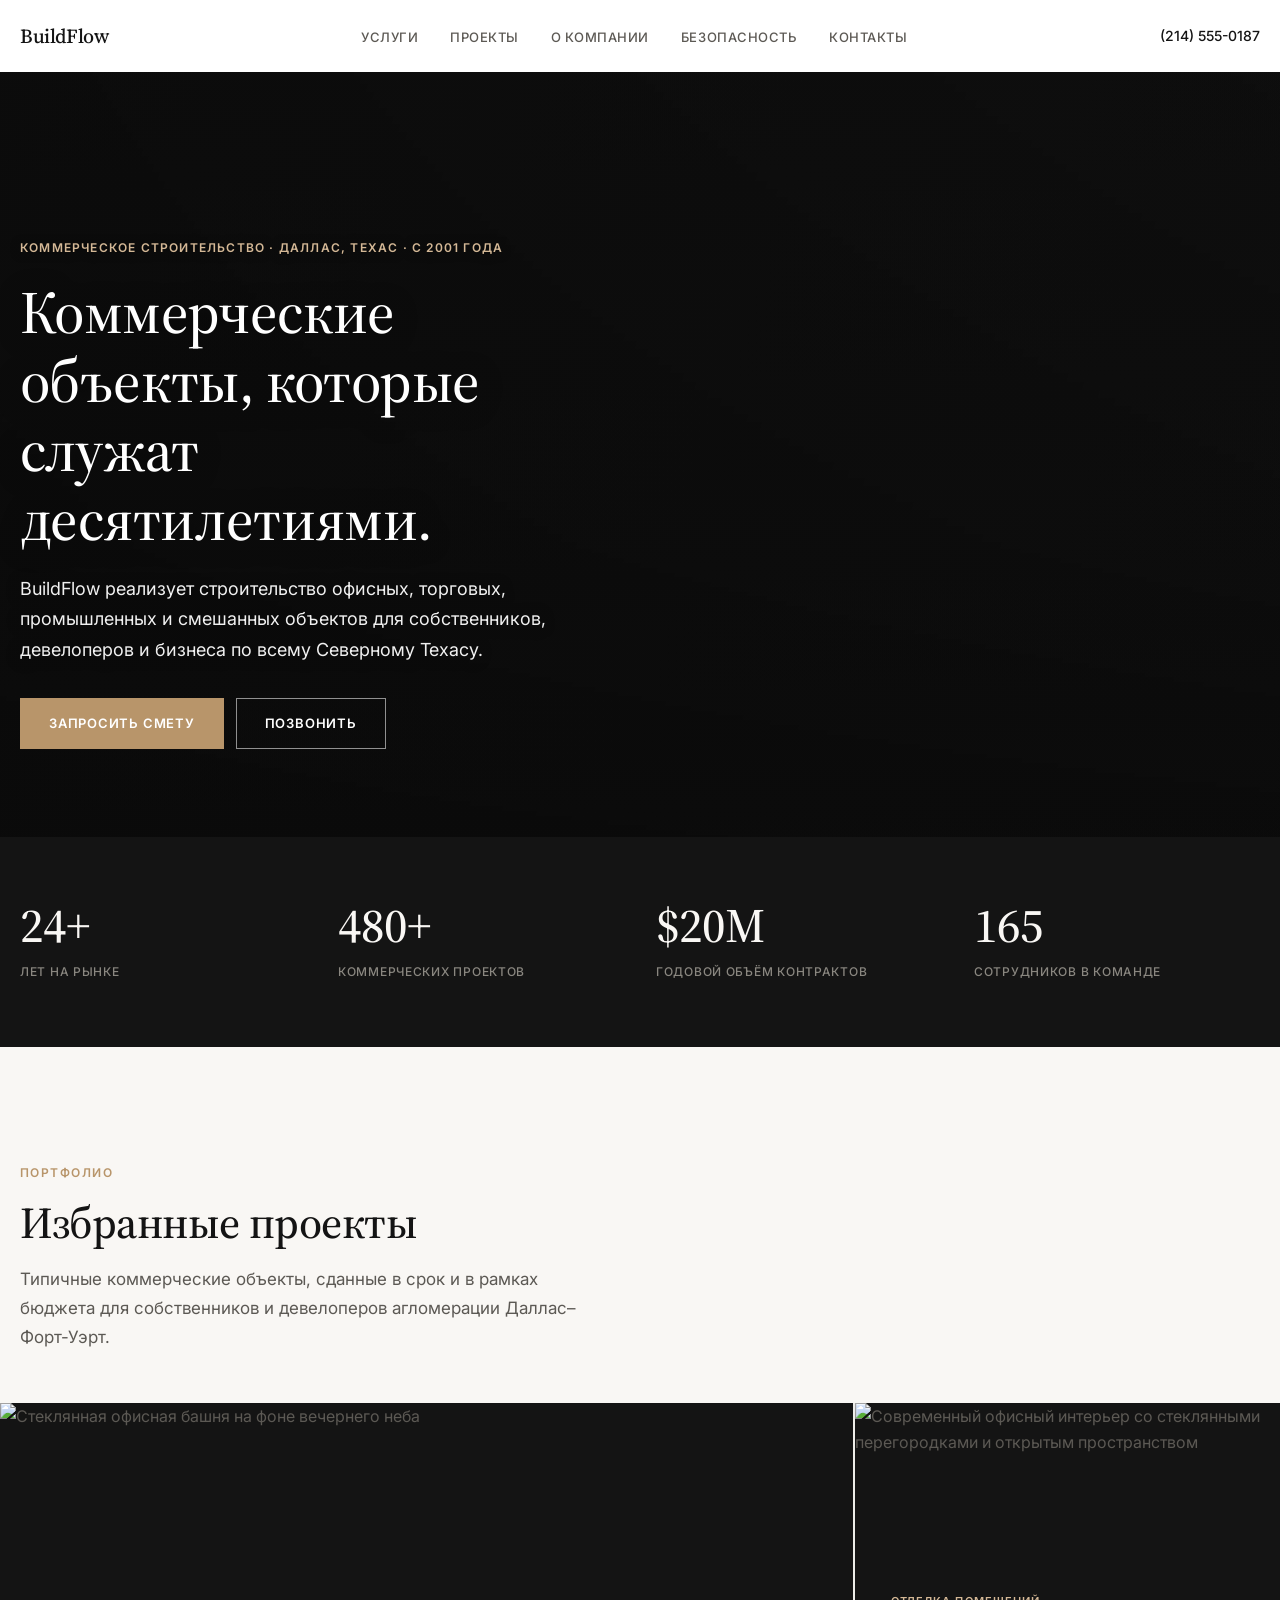
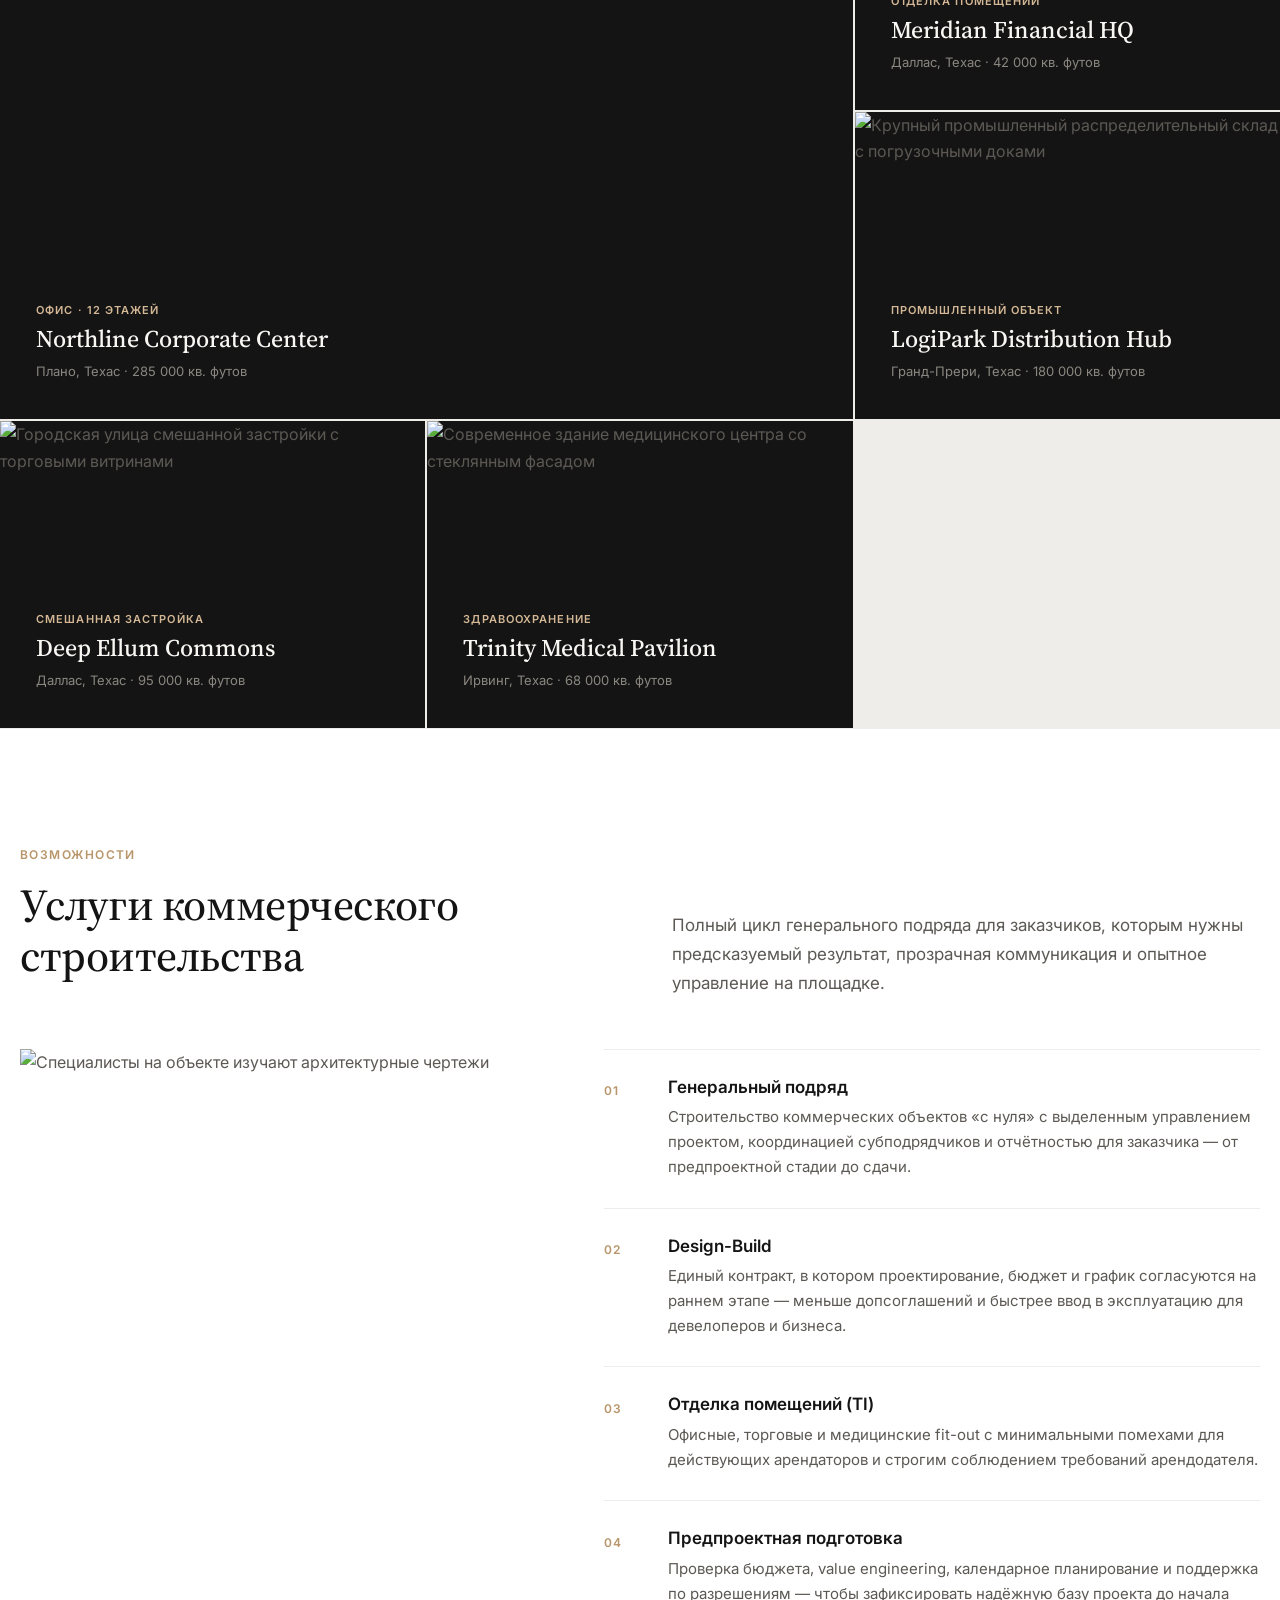
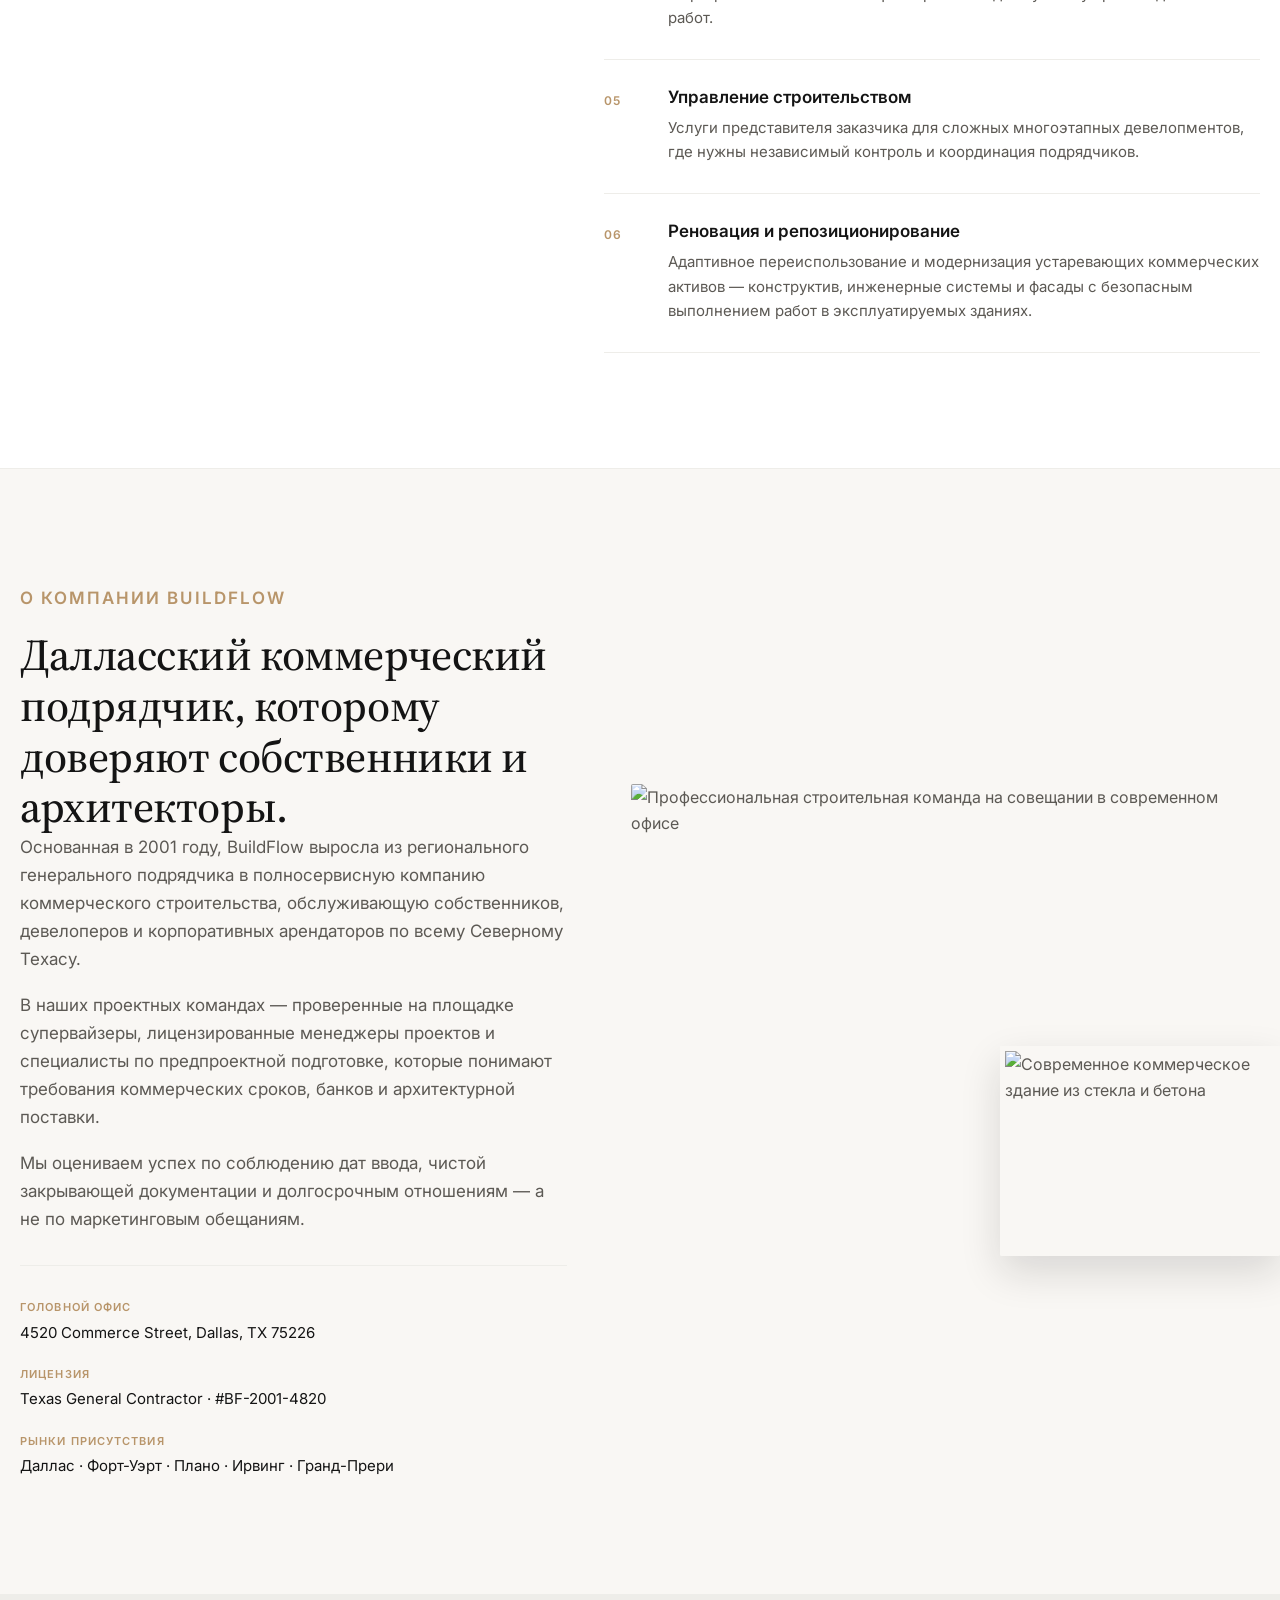
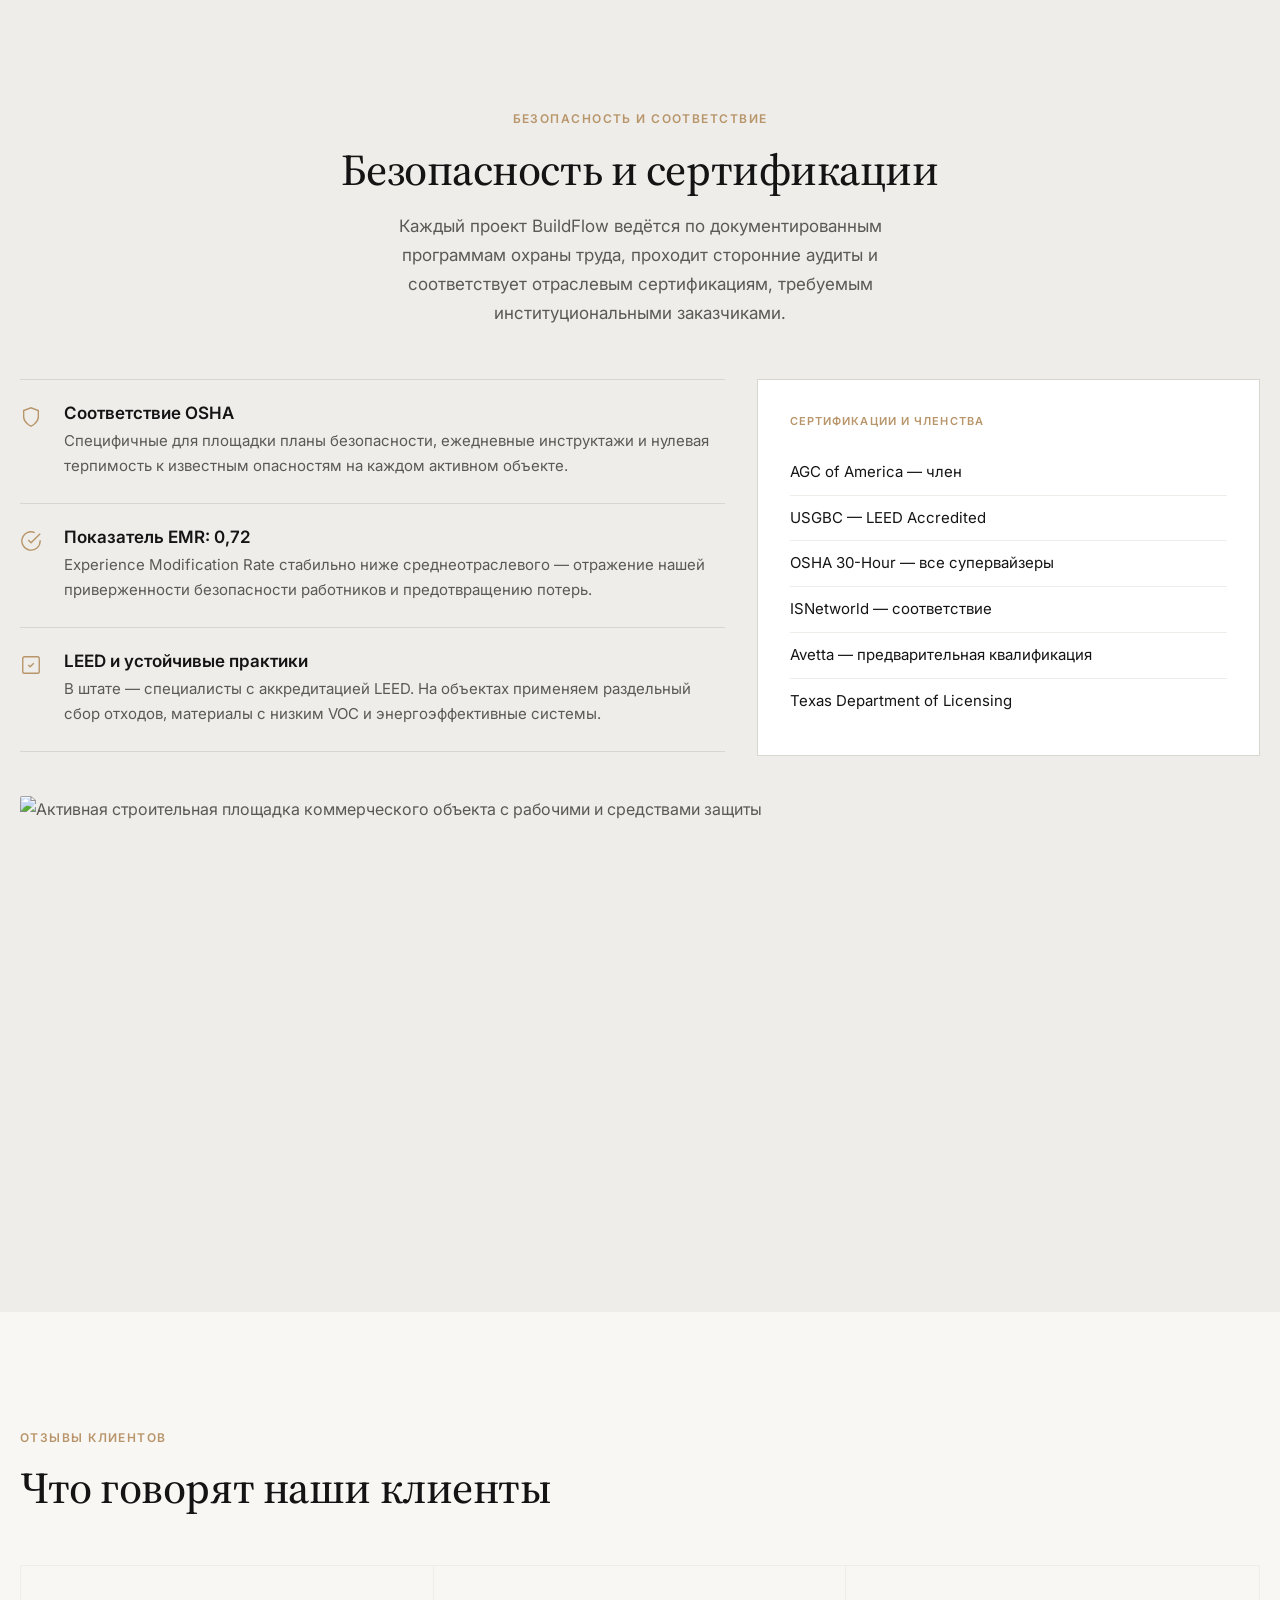
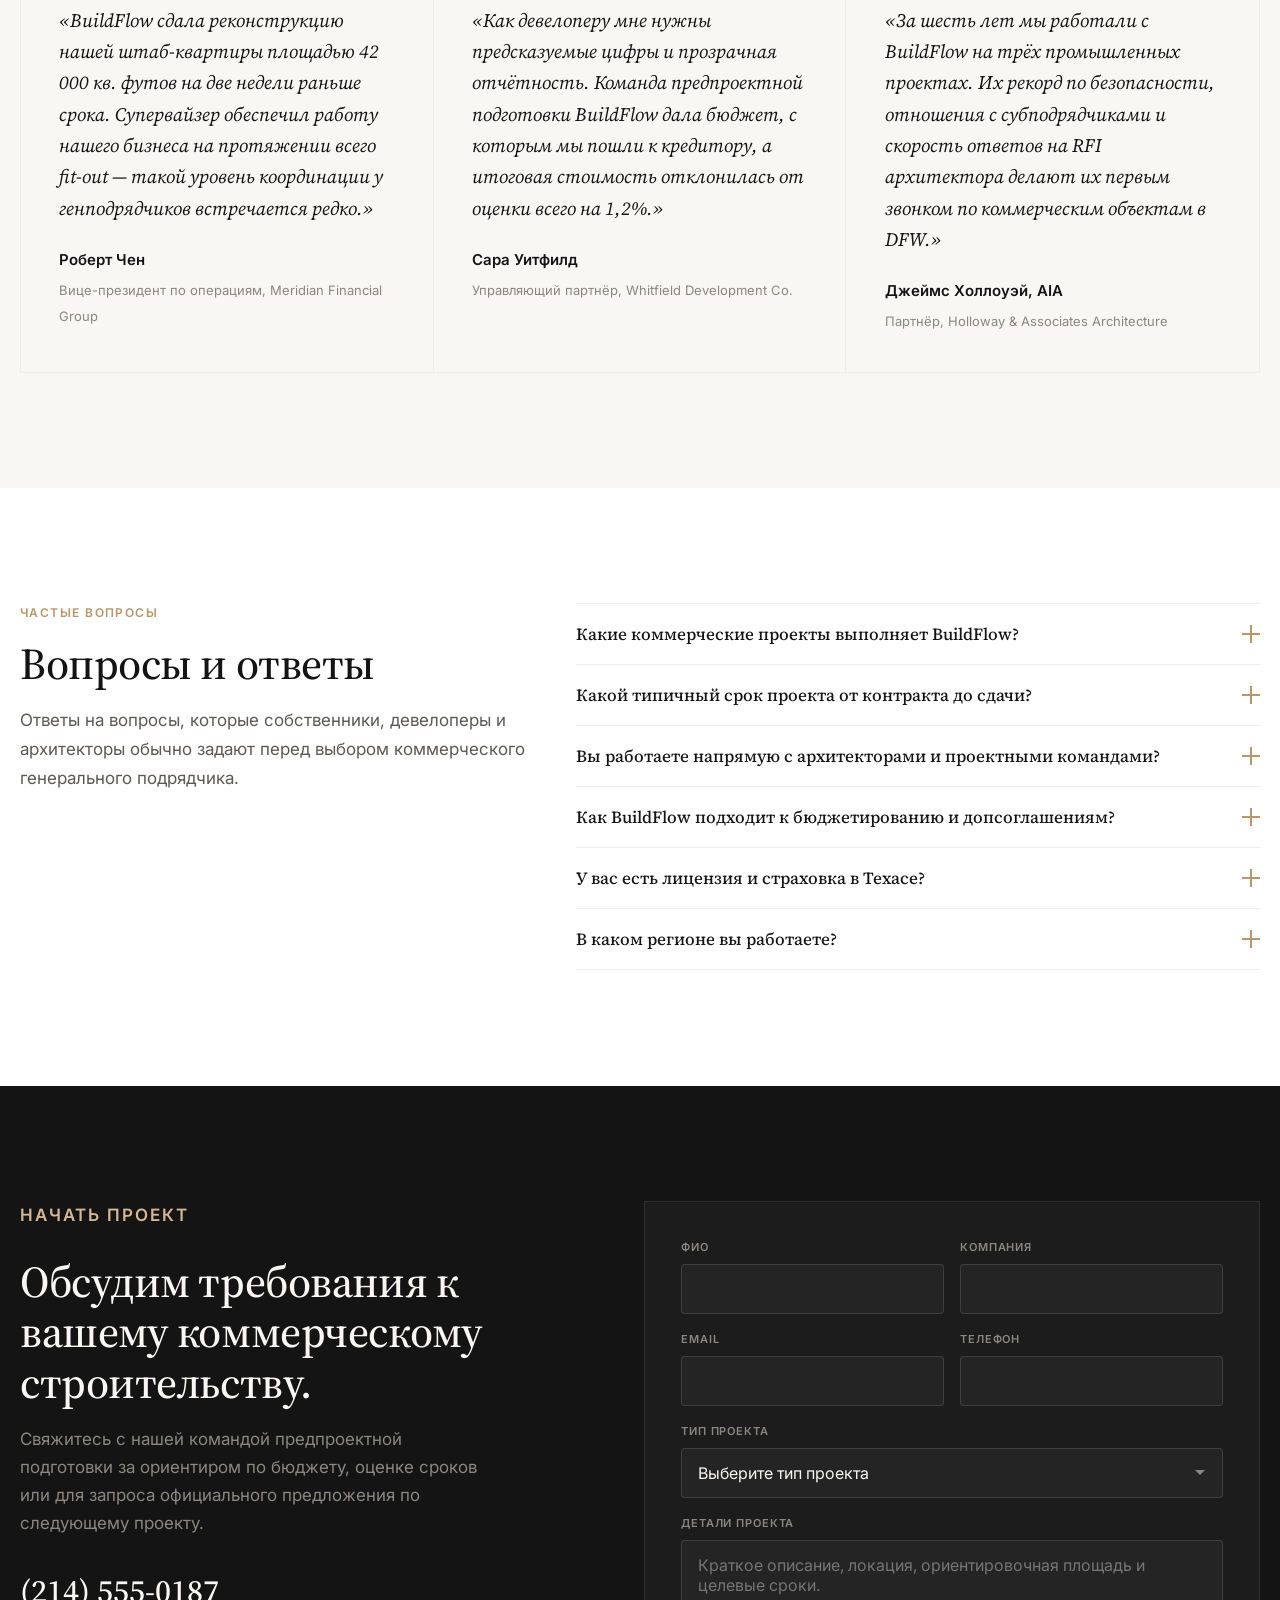
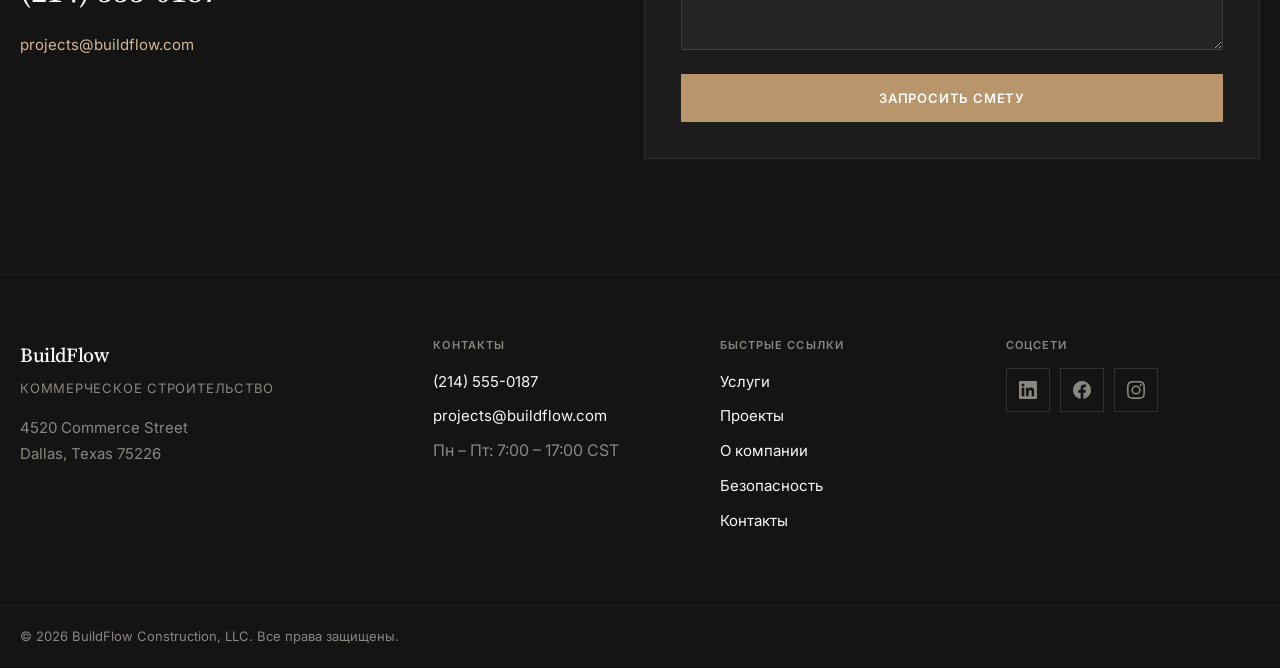
==== ru/index.html @ b7d9abd0 "Add Russian /ru/ localization of the BuildFlow landing page. Co-authored-by: Cursor <cursoragent@cur" ====
<!DOCTYPE html>
<html lang="ru">
<head>
  <meta charset="UTF-8">
  <meta name="viewport" content="width=device-width, initial-scale=1.0, viewport-fit=cover">
  <meta name="description" content="BuildFlow — коммерческое строительство в Далласе, Техас. Генеральный подряд, design-build и отделка помещений для собственников и девелоперов.">
  <meta name="theme-color" content="#141414">
  <meta name="apple-mobile-web-app-capable" content="yes">
  <meta name="apple-mobile-web-app-status-bar-style" content="default">
  <title>BuildFlow | Коммерческое строительство — Даллас, Техас</title>
  <link rel="icon" type="image/png" sizes="512x512" href="/assets/favicon.png">
  <link rel="apple-touch-icon" href="/assets/apple-touch-icon.png">
  <link rel="preconnect" href="https://fonts.googleapis.com">
  <link rel="preconnect" href="https://fonts.gstatic.com" crossorigin>
  <link href="https://fonts.googleapis.com/css2?family=Inter:wght@400;500;600&family=Source+Serif+4:opsz,wght@8..60,400;8..60,500;8..60,600&display=swap" rel="stylesheet">
  <link rel="stylesheet" href="/css/styles.css">
</head>
<body>

  <header class="site-header" id="top">
    <div class="container header-inner">
      <a href="/ru/" class="logo" aria-label="BuildFlow — главная">
        <span class="logo-text">BuildFlow</span>
      </a>
      <nav class="main-nav" aria-label="Основная навигация">
        <ul class="nav-list">
          <li><a href="#services">Услуги</a></li>
          <li><a href="#projects">Проекты</a></li>
          <li><a href="#about">О компании</a></li>
          <li><a href="#safety">Безопасность</a></li>
          <li><a href="#contact">Контакты</a></li>
        </ul>
      </nav>
      <a href="tel:+12145550187" class="header-phone">(214) 555-0187</a>
      <button class="menu-toggle" aria-label="Открыть меню" aria-expanded="false" aria-controls="mobile-menu">
        <span></span>
        <span></span>
      </button>
    </div>
    <div class="mobile-menu" id="mobile-menu" hidden>
      <nav aria-label="Мобильная навигация">
        <ul>
          <li><a href="#services">Услуги</a></li>
          <li><a href="#projects">Проекты</a></li>
          <li><a href="#about">О компании</a></li>
          <li><a href="#safety">Безопасность</a></li>
          <li><a href="#contact">Контакты</a></li>
        </ul>
        <a href="tel:+12145550187" class="mobile-phone">(214) 555-0187</a>
      </nav>
    </div>
  </header>

  <main>

    <section class="hero" aria-label="Введение">
      <div class="hero-media">
        <img
          src="https://images.unsplash.com/photo-1541888946425-d81bb19240f5?w=1920&q=85&auto=format&fit=crop"
          alt="Строительная площадка коммерческого объекта со стальным каркасом на закате"
          width="1920"
          height="1080"
          fetchpriority="high"
        >
      </div>
      <div class="hero-overlay"></div>
      <div class="container hero-content">
        <p class="hero-eyebrow hero-animate">Коммерческое строительство · Даллас, Техас · с 2001 года</p>
        <h1 class="hero-animate">Коммерческие объекты, которые служат десятилетиями.</h1>
        <p class="hero-lead hero-animate">BuildFlow реализует строительство офисных, торговых, промышленных и смешанных объектов для собственников, девелоперов и бизнеса по всему Северному Техасу.</p>
        <div class="hero-actions hero-animate">
          <a href="#contact" class="btn btn-primary">Запросить смету</a>
          <a href="tel:+12145550187" class="btn btn-secondary">Позвонить</a>
        </div>
      </div>
    </section>

    <section class="stats" aria-label="Статистика компании">
      <div class="container">
        <ul class="stats-grid">
          <li class="stat-item">
            <span class="stat-value" data-count="24">24+</span>
            <span class="stat-label">Лет на рынке</span>
          </li>
          <li class="stat-item">
            <span class="stat-value">480+</span>
            <span class="stat-label">Коммерческих проектов</span>
          </li>
          <li class="stat-item">
            <span class="stat-value">$20M</span>
            <span class="stat-label">Годовой объём контрактов</span>
          </li>
          <li class="stat-item">
            <span class="stat-value" data-count="165">165</span>
            <span class="stat-label">Сотрудников в команде</span>
          </li>
        </ul>
      </div>
    </section>

    <section class="section projects reveal" id="projects" aria-labelledby="projects-heading">
      <div class="container">
        <header class="section-header">
          <p class="section-eyebrow">Портфолио</p>
          <h2 id="projects-heading">Избранные проекты</h2>
          <p class="section-desc">Типичные коммерческие объекты, сданные в срок и в рамках бюджета для собственников и девелоперов агломерации Даллас–Форт-Уэрт.</p>
        </header>
      </div>
      <div class="projects-grid">
        <article class="project-card project-card--large reveal">
          <a href="#contact" class="project-link">
            <img
              src="https://images.unsplash.com/photo-1486406146926-c627a92ad1ab?w=1400&q=85&auto=format&fit=crop"
              alt="Стеклянная офисная башня на фоне вечернего неба"
              width="1400"
              height="900"
              loading="lazy"
            >
            <div class="project-info">
              <span class="project-type">Офис · 12 этажей</span>
              <h3>Northline Corporate Center</h3>
              <span class="project-location">Плано, Техас · 285 000 кв. футов</span>
            </div>
          </a>
        </article>
        <article class="project-card reveal">
          <a href="#contact" class="project-link">
            <img
              src="https://images.unsplash.com/photo-1497366216548-37526070297c?w=900&q=85&auto=format&fit=crop"
              alt="Современный офисный интерьер со стеклянными перегородками и открытым пространством"
              width="900"
              height="650"
              loading="lazy"
            >
            <div class="project-info">
              <span class="project-type">Отделка помещений</span>
              <h3>Meridian Financial HQ</h3>
              <span class="project-location">Даллас, Техас · 42 000 кв. футов</span>
            </div>
          </a>
        </article>
        <article class="project-card reveal">
          <a href="#contact" class="project-link">
            <img
              src="https://images.unsplash.com/photo-1565008576549-57569a49371d?w=900&q=85&auto=format&fit=crop"
              alt="Крупный промышленный распределительный склад с погрузочными доками"
              width="900"
              height="650"
              loading="lazy"
            >
            <div class="project-info">
              <span class="project-type">Промышленный объект</span>
              <h3>LogiPark Distribution Hub</h3>
              <span class="project-location">Гранд-Прери, Техас · 180 000 кв. футов</span>
            </div>
          </a>
        </article>
        <article class="project-card reveal">
          <a href="#contact" class="project-link">
            <img
              src="https://images.unsplash.com/photo-1449824913935-59a10b8d2000?w=900&q=85&auto=format&fit=crop"
              alt="Городская улица смешанной застройки с торговыми витринами"
              width="900"
              height="650"
              loading="lazy"
            >
            <div class="project-info">
              <span class="project-type">Смешанная застройка</span>
              <h3>Deep Ellum Commons</h3>
              <span class="project-location">Даллас, Техас · 95 000 кв. футов</span>
            </div>
          </a>
        </article>
        <article class="project-card reveal">
          <a href="#contact" class="project-link">
            <img
              src="https://images.unsplash.com/photo-1587351021759-3e566b6af7cc?w=900&q=85&auto=format&fit=crop"
              alt="Современное здание медицинского центра со стеклянным фасадом"
              width="900"
              height="650"
              loading="lazy"
            >
            <div class="project-info">
              <span class="project-type">Здравоохранение</span>
              <h3>Trinity Medical Pavilion</h3>
              <span class="project-location">Ирвинг, Техас · 68 000 кв. футов</span>
            </div>
          </a>
        </article>
      </div>
    </section>

    <section class="section services reveal" id="services" aria-labelledby="services-heading">
      <div class="container">
        <header class="section-header section-header--split">
          <div>
            <p class="section-eyebrow">Возможности</p>
            <h2 id="services-heading">Услуги коммерческого строительства</h2>
          </div>
          <p class="section-desc">Полный цикл генерального подряда для заказчиков, которым нужны предсказуемый результат, прозрачная коммуникация и опытное управление на площадке.</p>
        </header>
        <div class="services-layout">
          <div class="services-image reveal">
            <img
              src="https://images.unsplash.com/photo-1503387762-592deb58ef4e?w=1000&q=85&auto=format&fit=crop"
              alt="Специалисты на объекте изучают архитектурные чертежи"
              width="1000"
              height="1200"
              loading="lazy"
            >
          </div>
          <ul class="services-list">
            <li class="service-item reveal">
              <span class="service-num">01</span>
              <div>
                <h3>Генеральный подряд</h3>
                <p>Строительство коммерческих объектов «с нуля» с выделенным управлением проектом, координацией субподрядчиков и отчётностью для заказчика — от предпроектной стадии до сдачи.</p>
              </div>
            </li>
            <li class="service-item reveal">
              <span class="service-num">02</span>
              <div>
                <h3>Design-Build</h3>
                <p>Единый контракт, в котором проектирование, бюджет и график согласуются на раннем этапе — меньше допсоглашений и быстрее ввод в эксплуатацию для девелоперов и бизнеса.</p>
              </div>
            </li>
            <li class="service-item reveal">
              <span class="service-num">03</span>
              <div>
                <h3>Отделка помещений (TI)</h3>
                <p>Офисные, торговые и медицинские fit-out с минимальными помехами для действующих арендаторов и строгим соблюдением требований арендодателя.</p>
              </div>
            </li>
            <li class="service-item reveal">
              <span class="service-num">04</span>
              <div>
                <h3>Предпроектная подготовка</h3>
                <p>Проверка бюджета, value engineering, календарное планирование и поддержка по разрешениям — чтобы зафиксировать надёжную базу проекта до начала работ.</p>
              </div>
            </li>
            <li class="service-item reveal">
              <span class="service-num">05</span>
              <div>
                <h3>Управление строительством</h3>
                <p>Услуги представителя заказчика для сложных многоэтапных девелопментов, где нужны независимый контроль и координация подрядчиков.</p>
              </div>
            </li>
            <li class="service-item reveal">
              <span class="service-num">06</span>
              <div>
                <h3>Реновация и репозиционирование</h3>
                <p>Адаптивное переиспользование и модернизация устаревающих коммерческих активов — конструктив, инженерные системы и фасады с безопасным выполнением работ в эксплуатируемых зданиях.</p>
              </div>
            </li>
          </ul>
        </div>
      </div>
    </section>

    <section class="section about reveal" id="about" aria-labelledby="about-heading">
      <div class="container about-grid">
        <div class="about-content">
          <p class="section-eyebrow">О компании BuildFlow</p>
          <h2 id="about-heading">Далласский коммерческий подрядчик, которому доверяют собственники и архитекторы.</h2>
          <p>Основанная в 2001 году, BuildFlow выросла из регионального генерального подрядчика в полносервисную компанию коммерческого строительства, обслуживающую собственников, девелоперов и корпоративных арендаторов по всему Северному Техасу.</p>
          <p>В наших проектных командах — проверенные на площадке супервайзеры, лицензированные менеджеры проектов и специалисты по предпроектной подготовке, которые понимают требования коммерческих сроков, банков и архитектурной поставки.</p>
          <p>Мы оцениваем успех по соблюдению дат ввода, чистой закрывающей документации и долгосрочным отношениям — а не по маркетинговым обещаниям.</p>
          <dl class="about-facts">
            <div>
              <dt>Головной офис</dt>
              <dd>4520 Commerce Street, Dallas, TX 75226</dd>
            </div>
            <div>
              <dt>Лицензия</dt>
              <dd>Texas General Contractor · #BF-2001-4820</dd>
            </div>
            <div>
              <dt>Рынки присутствия</dt>
              <dd>Даллас · Форт-Уэрт · Плано · Ирвинг · Гранд-Прери</dd>
            </div>
          </dl>
        </div>
        <div class="about-images reveal">
          <div class="about-photo-stack">
            <img
              src="https://images.unsplash.com/photo-1521737711867-e3b97375f902?w=800&q=85&auto=format&fit=crop"
              alt="Профессиональная строительная команда на совещании в современном офисе"
              width="800"
              height="560"
              loading="lazy"
              class="about-img-main"
            >
            <img
              src="https://images.unsplash.com/photo-1487958449943-2429e8be8625?w=700&q=85&auto=format&fit=crop"
              alt="Современное коммерческое здание из стекла и бетона"
              width="700"
              height="520"
              loading="lazy"
              class="about-img-secondary"
            >
          </div>
        </div>
      </div>
    </section>

    <section class="section safety reveal" id="safety" aria-labelledby="safety-heading">
      <div class="container">
        <header class="section-header section-header--center">
          <p class="section-eyebrow">Безопасность и соответствие</p>
          <h2 id="safety-heading">Безопасность и сертификации</h2>
          <p class="section-desc">Каждый проект BuildFlow ведётся по документированным программам охраны труда, проходит сторонние аудиты и соответствует отраслевым сертификациям, требуемым институциональными заказчиками.</p>
        </header>
        <div class="safety-grid">
          <div class="safety-content">
            <ul class="safety-points">
              <li class="reveal">
                <svg class="icon" viewBox="0 0 24 24" fill="none" stroke="currentColor" stroke-width="1.5" aria-hidden="true"><path d="M12 22s8-4 8-10V5l-8-3-8 3v7c0 6 8 10 8 10z"/></svg>
                <div>
                  <h3>Соответствие OSHA</h3>
                  <p>Специфичные для площадки планы безопасности, ежедневные инструктажи и нулевая терпимость к известным опасностям на каждом активном объекте.</p>
                </div>
              </li>
              <li class="reveal">
                <svg class="icon" viewBox="0 0 24 24" fill="none" stroke="currentColor" stroke-width="1.5" aria-hidden="true"><path d="M22 11.08V12a10 10 0 1 1-5.93-9.14"/><polyline points="22 4 12 14.01 9 11.01"/></svg>
                <div>
                  <h3>Показатель EMR: 0,72</h3>
                  <p>Experience Modification Rate стабильно ниже среднеотраслевого — отражение нашей приверженности безопасности работников и предотвращению потерь.</p>
                </div>
              </li>
              <li class="reveal">
                <svg class="icon" viewBox="0 0 24 24" fill="none" stroke="currentColor" stroke-width="1.5" aria-hidden="true"><rect x="3" y="3" width="18" height="18" rx="2"/><path d="M9 12l2 2 4-4"/></svg>
                <div>
                  <h3>LEED и устойчивые практики</h3>
                  <p>В штате — специалисты с аккредитацией LEED. На объектах применяем раздельный сбор отходов, материалы с низким VOC и энергоэффективные системы.</p>
                </div>
              </li>
            </ul>
          </div>
          <div class="certifications reveal">
            <p class="cert-label">Сертификации и членства</p>
            <ul class="cert-list">
              <li>AGC of America — член</li>
              <li>USGBC — LEED Accredited</li>
              <li>OSHA 30-Hour — все супервайзеры</li>
              <li>ISNetworld — соответствие</li>
              <li>Avetta — предварительная квалификация</li>
              <li>Texas Department of Licensing</li>
            </ul>
          </div>
        </div>
        <div class="safety-banner reveal">
          <img
            src="https://images.unsplash.com/photo-1504307651254-35680f356dfd?w=1600&q=85&auto=format&fit=crop"
            alt="Активная строительная площадка коммерческого объекта с рабочими и средствами защиты"
            width="1600"
            height="560"
            loading="lazy"
          >
        </div>
      </div>
    </section>

    <section class="section testimonials reveal" aria-labelledby="testimonials-heading">
      <div class="container">
        <header class="section-header">
          <p class="section-eyebrow">Отзывы клиентов</p>
          <h2 id="testimonials-heading">Что говорят наши клиенты</h2>
        </header>
        <div class="testimonials-grid">
          <blockquote class="testimonial reveal">
            <p>«BuildFlow сдала реконструкцию нашей штаб-квартиры площадью 42 000 кв. футов на две недели раньше срока. Супервайзер обеспечил работу нашего бизнеса на протяжении всего fit-out — такой уровень координации у генподрядчиков встречается редко.»</p>
            <footer>
              <cite>Роберт Чен</cite>
              <span>Вице-президент по операциям, Meridian Financial Group</span>
            </footer>
          </blockquote>
          <blockquote class="testimonial reveal">
            <p>«Как девелоперу мне нужны предсказуемые цифры и прозрачная отчётность. Команда предпроектной подготовки BuildFlow дала бюджет, с которым мы пошли к кредитору, а итоговая стоимость отклонилась от оценки всего на 1,2%.»</p>
            <footer>
              <cite>Сара Уитфилд</cite>
              <span>Управляющий партнёр, Whitfield Development Co.</span>
            </footer>
          </blockquote>
          <blockquote class="testimonial reveal">
            <p>«За шесть лет мы работали с BuildFlow на трёх промышленных проектах. Их рекорд по безопасности, отношения с субподрядчиками и скорость ответов на RFI архитектора делают их первым звонком по коммерческим объектам в DFW.»</p>
            <footer>
              <cite>Джеймс Холлоуэй, AIA</cite>
              <span>Партнёр, Holloway &amp; Associates Architecture</span>
            </footer>
          </blockquote>
        </div>
      </div>
    </section>

    <section class="section faq reveal" aria-labelledby="faq-heading">
      <div class="container faq-layout">
        <header class="section-header">
          <p class="section-eyebrow">Частые вопросы</p>
          <h2 id="faq-heading">Вопросы и ответы</h2>
          <p class="section-desc">Ответы на вопросы, которые собственники, девелоперы и архитекторы обычно задают перед выбором коммерческого генерального подрядчика.</p>
        </header>
        <div class="faq-list">
          <div class="faq-item">
            <button class="faq-question" type="button" aria-expanded="false">
              <span>Какие коммерческие проекты выполняет BuildFlow?</span>
              <span class="faq-icon" aria-hidden="true"></span>
            </button>
            <div class="faq-answer" hidden>
              <div class="faq-answer-inner">
                <p>Мы специализируемся на офисных зданиях, отделке помещений, промышленных и складских объектах, ритейле, здравоохранении и смешанной застройке. Типичный масштаб — от 5 000 до 300 000 кв. футов по Северному Техасу.</p>
              </div>
            </div>
          </div>
          <div class="faq-item">
            <button class="faq-question" type="button" aria-expanded="false">
              <span>Какой типичный срок проекта от контракта до сдачи?</span>
              <span class="faq-icon" aria-hidden="true"></span>
            </button>
            <div class="faq-answer" hidden>
              <div class="faq-answer-inner">
                <p>Сроки зависят от объёма работ и разрешительных процедур. Отделка помещений обычно занимает 12–20 недель; объекты «с нуля» — от 10 до 24 месяцев. Подробный мастер-график мы выдаём на этапе предпроектной подготовки до подписания контракта.</p>
              </div>
            </div>
          </div>
          <div class="faq-item">
            <button class="faq-question" type="button" aria-expanded="false">
              <span>Вы работаете напрямую с архитекторами и проектными командами?</span>
              <span class="faq-icon" aria-hidden="true"></span>
            </button>
            <div class="faq-answer" hidden>
              <div class="faq-answer-inner">
                <p>Да. Мы регулярно партнёрствуем с архитектурными бюро по схемам design-bid-build и design-build. Наши менеджеры проектов координируют RFI, согласования и полевые условия с проектировщиками на протяжении всего строительства.</p>
              </div>
            </div>
          </div>
          <div class="faq-item">
            <button class="faq-question" type="button" aria-expanded="false">
              <span>Как BuildFlow подходит к бюджетированию и допсоглашениям?</span>
              <span class="faq-icon" aria-hidden="true"></span>
            </button>
            <div class="faq-answer" hidden>
              <div class="faq-answer-inner">
                <p>На предпроектной стадии мы фиксируем детальный базовый бюджет с прозрачностью по статьям. Допсоглашения оформляются с оценкой влияния на стоимость и график до начала работ. Средняя доля изменений по завершённым проектам — менее 3% от суммы контракта.</p>
              </div>
            </div>
          </div>
          <div class="faq-item">
            <button class="faq-question" type="button" aria-expanded="false">
              <span>У вас есть лицензия и страховка в Техасе?</span>
              <span class="faq-icon" aria-hidden="true"></span>
            </button>
            <div class="faq-answer" hidden>
              <div class="faq-answer-inner">
                <p>У BuildFlow действует лицензия генерального подрядчика штата Техас. На всех проектах поддерживаем общее страхование ответственности, компенсацию работникам и builder's risk. Сертификаты страхования предоставляем по запросу на этапе предквалификации.</p>
              </div>
            </div>
          </div>
          <div class="faq-item">
            <button class="faq-question" type="button" aria-expanded="false">
              <span>В каком регионе вы работаете?</span>
              <span class="faq-icon" aria-hidden="true"></span>
            </button>
            <div class="faq-answer" hidden>
              <div class="faq-answer-inner">
                <p>Основная зона обслуживания — агломерация Даллас–Форт-Уэрт, включая округа Даллас, Таррант, Коллин и Дентон. Отдельные проекты в других регионах Техаса рассматриваем индивидуально.</p>
              </div>
            </div>
          </div>
        </div>
      </div>
    </section>

    <section class="section cta reveal" id="contact" aria-labelledby="cta-heading">
      <div class="container cta-grid">
        <div class="cta-content">
          <p class="section-eyebrow section-eyebrow--light">Начать проект</p>
          <h2 id="cta-heading">Обсудим требования к вашему коммерческому строительству.</h2>
          <p>Свяжитесь с нашей командой предпроектной подготовки за ориентиром по бюджету, оценке сроков или для запроса официального предложения по следующему проекту.</p>
          <div class="cta-contact">
            <a href="tel:+12145550187" class="cta-phone">(214) 555-0187</a>
            <a href="mailto:projects@buildflow.com" class="cta-email">projects@buildflow.com</a>
          </div>
        </div>
        <form class="contact-form reveal" action="#" method="post">
          <div class="form-row">
            <div class="form-group">
              <label for="name">ФИО</label>
              <input type="text" id="name" name="name" required autocomplete="name">
            </div>
            <div class="form-group">
              <label for="company">Компания</label>
              <input type="text" id="company" name="company" required autocomplete="organization">
            </div>
          </div>
          <div class="form-row">
            <div class="form-group">
              <label for="email">Email</label>
              <input type="email" id="email" name="email" required autocomplete="email" inputmode="email">
            </div>
            <div class="form-group">
              <label for="phone">Телефон</label>
              <input type="tel" id="phone" name="phone" required autocomplete="tel" inputmode="tel">
            </div>
          </div>
          <div class="form-group">
            <label for="project-type">Тип проекта</label>
            <select id="project-type" name="project-type" required>
              <option value="">Выберите тип проекта</option>
              <option value="general">Генеральный подряд</option>
              <option value="design-build">Design-Build</option>
              <option value="ti">Отделка помещений</option>
              <option value="industrial">Промышленный / склад</option>
              <option value="renovation">Реновация</option>
              <option value="other">Другое</option>
            </select>
          </div>
          <div class="form-group">
            <label for="message">Детали проекта</label>
            <textarea id="message" name="message" rows="4" required placeholder="Краткое описание, локация, ориентировочная площадь и целевые сроки."></textarea>
          </div>
          <button type="submit" class="btn btn-primary btn-full">Запросить смету</button>
        </form>
      </div>
    </section>

  </main>

  <footer class="site-footer">
    <div class="container footer-grid">
      <div class="footer-brand">
        <a href="/ru/" class="logo logo--footer">
          <span class="logo-text">BuildFlow</span>
        </a>
        <p class="footer-tagline">Коммерческое строительство</p>
        <address class="footer-address">
          4520 Commerce Street<br>
          Dallas, Texas 75226
        </address>
      </div>
      <div class="footer-contact">
        <h3>Контакты</h3>
        <ul>
          <li><a href="tel:+12145550187">(214) 555-0187</a></li>
          <li><a href="mailto:projects@buildflow.com">projects@buildflow.com</a></li>
          <li>Пн – Пт: 7:00 – 17:00 CST</li>
        </ul>
      </div>
      <div class="footer-links">
        <h3>Быстрые ссылки</h3>
        <ul>
          <li><a href="#services">Услуги</a></li>
          <li><a href="#projects">Проекты</a></li>
          <li><a href="#about">О компании</a></li>
          <li><a href="#safety">Безопасность</a></li>
          <li><a href="#contact">Контакты</a></li>
        </ul>
      </div>
      <div class="footer-social">
        <h3>Соцсети</h3>
        <ul class="social-icons">
          <li>
            <a href="#" aria-label="LinkedIn">
              <svg viewBox="0 0 24 24" fill="currentColor" aria-hidden="true"><path d="M20.447 20.452h-3.554v-5.569c0-1.328-.027-3.037-1.852-3.037-1.853 0-2.136 1.445-2.136 2.939v5.667H9.351V9h3.221v1.561h.046c.477-.9 1.637-1.85 3.37-1.85 3.601 0 4.267 2.37 4.267 5.455v6.286zM5.337 7.433a2.062 2.062 0 01-2.063-2.065 2.064 2.064 0 112.063 2.065zm1.782 13.019H3.555V9h3.564v11.452zM22.225 0H1.771C.792 0 0 .774 0 1.729v20.542C0 23.227.792 24 1.771 24h20.451C23.2 24 24 23.227 24 22.271V1.729C24 .774 23.2 0 22.222 0h.003z"/></svg>
            </a>
          </li>
          <li>
            <a href="#" aria-label="Facebook">
              <svg viewBox="0 0 24 24" fill="currentColor" aria-hidden="true"><path d="M24 12.073c0-6.627-5.373-12-12-12s-12 5.373-12 12c0 5.99 4.388 10.954 10.125 11.854v-8.385H7.078v-3.47h3.047V9.43c0-3.007 1.792-4.669 4.533-4.669 1.312 0 2.686.235 2.686.235v2.953H15.83c-1.491 0-1.956.925-1.956 1.874v2.25h3.328l-.532 3.47h-2.796v8.385C19.612 23.027 24 18.062 24 12.073z"/></svg>
            </a>
          </li>
          <li>
            <a href="#" aria-label="Instagram">
              <svg viewBox="0 0 24 24" fill="currentColor" aria-hidden="true"><path d="M12 2.163c3.204 0 3.584.012 4.85.07 3.252.148 4.771 1.691 4.919 4.919.058 1.265.069 1.645.069 4.849 0 3.205-.012 3.584-.069 4.849-.149 3.225-1.664 4.771-4.919 4.919-1.266.058-1.644.07-4.85.07-3.204 0-3.584-.012-4.849-.07-3.226-.149-4.771-1.699-4.919-4.92-.058-1.265-.07-1.644-.07-4.849 0-3.204.013-3.583.07-4.849.149-3.227 1.664-4.771 4.919-4.919 1.266-.057 1.645-.069 4.849-.069zm0-2.163C8.741 0 8.333.014 7.053.072 2.695.272.273 2.69.073 7.052.014 8.333 0 8.741 0 12c0 3.259.014 3.668.072 4.948.2 4.358 2.618 6.78 6.98 6.98C8.333 23.986 8.741 24 12 24c3.259 0 3.668-.014 4.948-.072 4.354-.2 6.782-2.618 6.979-6.98.059-1.28.073-1.689.073-4.948 0-3.259-.014-3.667-.072-4.947-.196-4.354-2.617-6.78-6.979-6.98C15.668.014 15.259 0 12 0zm0 5.838a6.162 6.162 0 100 12.324 6.162 6.162 0 000-12.324zM12 16a4 4 0 110-8 4 4 0 010 8zm6.406-11.845a1.44 1.44 0 100 2.881 1.44 1.44 0 000-2.881z"/></svg>
            </a>
          </li>
        </ul>
      </div>
    </div>
    <div class="footer-bottom">
      <div class="container">
        <p>&copy; 2026 BuildFlow Construction, LLC. Все права защищены.</p>
      </div>
    </div>
  </footer>

  <script src="/js/main.js"></script>
</body>
</html>
---- css/styles.css ----
/* ==========================================================================
   BuildFlow — Premium Corporate Construction
   Near black · Warm white · Soft gray · Construction gold
   ========================================================================== */

:root {
  --color-black: #141414;
  --color-black-soft: #1c1c1c;
  --color-white: #f9f7f4;
  --color-white-pure: #ffffff;
  --color-gray-100: #eeede9;
  --color-gray-200: #d8d6d1;
  --color-gray-400: #8a8780;
  --color-gray-600: #5c5954;
  --color-gold: #b8956a;
  --color-gold-dark: #9a7a52;
  --color-gold-light: #d4b896;

  --font-serif: "Source Serif 4", Georgia, "Times New Roman", serif;
  --font-sans: "Inter", -apple-system, BlinkMacSystemFont, "Segoe UI", sans-serif;

  --container-max: 1280px;
  --container-wide: 1440px;
  --header-height: 72px;
  --section-space: clamp(4rem, 9vw, 7.5rem);
  --ease-out: cubic-bezier(0.22, 1, 0.36, 1);
  --transition: 280ms var(--ease-out);
  --reveal-distance: 28px;
}

/* Reset & iOS base
   ========================================================================== */

*,
*::before,
*::after {
  box-sizing: border-box;
  margin: 0;
  padding: 0;
}

html {
  scroll-behavior: smooth;
  scroll-padding-top: calc(var(--header-height) + env(safe-area-inset-top, 0px));
  -webkit-text-size-adjust: 100%;
}

@media (prefers-reduced-motion: reduce) {
  html { scroll-behavior: auto; }

  *,
  *::before,
  *::after {
    animation-duration: 0.01ms !important;
    animation-iteration-count: 1 !important;
    transition-duration: 0.01ms !important;
  }

  .reveal {
    opacity: 1 !important;
    transform: none !important;
  }
}

body {
  font-family: var(--font-sans);
  font-size: 1rem;
  line-height: 1.65;
  color: var(--color-gray-600);
  background-color: var(--color-white);
  -webkit-font-smoothing: antialiased;
  -moz-osx-font-smoothing: grayscale;
  overflow-x: hidden;
  -webkit-tap-highlight-color: transparent;
  padding-bottom: env(safe-area-inset-bottom, 0px);
}

img {
  display: block;
  max-width: 100%;
  height: auto;
}

a {
  color: inherit;
  text-decoration: none;
  transition: color var(--transition);
}

ul { list-style: none; }
address { font-style: normal; }

.container {
  width: 100%;
  max-width: var(--container-max);
  margin-inline: auto;
  padding-left: max(1.25rem, env(safe-area-inset-left, 0px));
  padding-right: max(1.25rem, env(safe-area-inset-right, 0px));
}

/* Scroll reveal
   ========================================================================== */

.reveal {
  opacity: 0;
  transform: translateY(var(--reveal-distance));
  transition:
    opacity 0.85s var(--ease-out),
    transform 0.85s var(--ease-out);
}

.reveal.is-visible {
  opacity: 1;
  transform: translateY(0);
}

.reveal:nth-child(2) { transition-delay: 0.06s; }
.reveal:nth-child(3) { transition-delay: 0.12s; }
.reveal:nth-child(4) { transition-delay: 0.18s; }

/* Typography
   ========================================================================== */

h1, h2, h3 {
  font-family: var(--font-serif);
  font-weight: 500;
  color: var(--color-black);
  line-height: 1.15;
  letter-spacing: -0.01em;
}

h1 {
  font-size: clamp(2rem, 5.5vw, 3.75rem);
  max-width: 16ch;
}

h2 {
  font-size: clamp(1.625rem, 3.5vw, 2.75rem);
}

h3 {
  font-size: 1.0625rem;
  font-family: var(--font-sans);
  font-weight: 600;
  letter-spacing: 0;
}

.section-eyebrow {
  font-size: 0.75rem;
  font-weight: 600;
  letter-spacing: 0.12em;
  text-transform: uppercase;
  color: var(--color-gold);
  margin-bottom: 1rem;
}

.section-eyebrow--light {
  color: var(--color-gold-light);
}

.section-desc {
  font-size: 1.0625rem;
  color: var(--color-gray-600);
  max-width: 52ch;
  line-height: 1.7;
}

/* Buttons — 44px min touch target for iOS
   ========================================================================== */

.btn {
  display: inline-flex;
  align-items: center;
  justify-content: center;
  min-height: 48px;
  padding: 0.875rem 1.75rem;
  font-family: var(--font-sans);
  font-size: 0.8125rem;
  font-weight: 600;
  letter-spacing: 0.06em;
  text-transform: uppercase;
  border: 1px solid transparent;
  cursor: pointer;
  transition: background-color var(--transition), border-color var(--transition), color var(--transition), transform var(--transition);
}

.btn:active {
  transform: scale(0.98);
}

.btn-primary {
  background-color: var(--color-gold);
  border-color: var(--color-gold);
  color: var(--color-white-pure);
}

.btn-primary:hover {
  background-color: var(--color-gold-dark);
  border-color: var(--color-gold-dark);
}

.btn-secondary {
  background-color: transparent;
  border-color: rgba(255, 255, 255, 0.55);
  color: var(--color-white-pure);
}

.btn-secondary:hover {
  border-color: var(--color-white-pure);
  background-color: rgba(255, 255, 255, 0.08);
}

.btn-full { width: 100%; }

/* Header
   ========================================================================== */

.site-header {
  position: fixed;
  top: 0;
  left: 0;
  right: 0;
  z-index: 100;
  height: calc(var(--header-height) + env(safe-area-inset-top, 0px));
  padding-top: env(safe-area-inset-top, 0px);
  background-color: rgba(255, 255, 255, 0.96);
  border-bottom: 1px solid transparent;
  backdrop-filter: blur(12px);
  -webkit-backdrop-filter: blur(12px);
  transition: border-color var(--transition), box-shadow var(--transition), background-color var(--transition);
}

.site-header.scrolled {
  border-bottom-color: var(--color-gray-100);
  box-shadow: 0 4px 24px rgba(20, 20, 20, 0.06);
}

.header-inner {
  display: flex;
  align-items: center;
  justify-content: space-between;
  height: var(--header-height);
  gap: 1.5rem;
}

.logo {
  display: flex;
  align-items: center;
  flex-shrink: 0;
}

.logo-text {
  font-family: var(--font-serif);
  font-size: 1.25rem;
  font-weight: 500;
  color: var(--color-black);
  letter-spacing: -0.02em;
}

.main-nav { display: none; }

.nav-list {
  display: flex;
  gap: 2rem;
}

.nav-list a {
  font-size: 0.8125rem;
  font-weight: 500;
  letter-spacing: 0.04em;
  text-transform: uppercase;
  color: var(--color-gray-600);
  padding-block: 0.5rem;
}

.nav-list a:hover { color: var(--color-black); }

.header-phone {
  display: none;
  align-items: center;
  font-size: 0.875rem;
  font-weight: 500;
  color: var(--color-black);
  white-space: nowrap;
  min-height: 44px;
}

.header-phone:hover { color: var(--color-gold-dark); }

.menu-toggle {
  display: flex;
  flex-direction: column;
  justify-content: center;
  gap: 6px;
  width: 44px;
  height: 44px;
  background: none;
  border: 1px solid var(--color-gray-100);
  border-radius: 4px;
  cursor: pointer;
  padding: 10px;
  flex-shrink: 0;
}

.menu-toggle span {
  display: block;
  width: 100%;
  height: 1.5px;
  background-color: var(--color-black);
  transition: transform 280ms var(--ease-out), opacity 280ms var(--ease-out);
}

.menu-toggle[aria-expanded="true"] span:first-child {
  transform: translateY(3.75px) rotate(45deg);
}

.menu-toggle[aria-expanded="true"] span:last-child {
  transform: translateY(-3.75px) rotate(-45deg);
}

.mobile-menu {
  position: absolute;
  top: 100%;
  left: 0;
  right: 0;
  background-color: var(--color-white-pure);
  border-bottom: 1px solid var(--color-gray-100);
  padding: 0 max(1.25rem, env(safe-area-inset-right)) max(1.5rem, env(safe-area-inset-bottom)) max(1.25rem, env(safe-area-inset-left));
  max-height: 0;
  overflow: hidden;
  opacity: 0;
  transition: max-height 0.45s var(--ease-out), opacity 0.35s var(--ease-out), padding 0.45s var(--ease-out);
}

.mobile-menu.is-open {
  max-height: 420px;
  opacity: 1;
  padding-top: 1.25rem;
}

.mobile-menu ul {
  display: flex;
  flex-direction: column;
  gap: 0.25rem;
}

.mobile-menu a {
  display: block;
  font-size: 0.9375rem;
  font-weight: 500;
  letter-spacing: 0.04em;
  text-transform: uppercase;
  color: var(--color-black);
  padding: 0.875rem 0;
  min-height: 44px;
}

.mobile-phone {
  display: inline-flex;
  align-items: center;
  margin-top: 1rem;
  font-size: 1rem;
  font-weight: 500;
  color: var(--color-gold-dark);
  min-height: 44px;
}

@media (min-width: 900px) {
  .main-nav { display: block; }

  .header-phone {
    display: inline-flex;
  }

  .menu-toggle { display: none; }
}

/* Hero
   ========================================================================== */

.hero {
  position: relative;
  min-height: 85vh;
  min-height: 85dvh;
  display: flex;
  align-items: flex-end;
  padding-bottom: clamp(2.5rem, 7vw, 5.5rem);
  margin-top: calc(var(--header-height) + env(safe-area-inset-top, 0px));
  overflow: hidden;
  isolation: isolate;
  background-color: var(--color-black);
}

.hero-media {
  position: absolute;
  inset: 0;
  overflow: hidden;
}

.hero-media img {
  width: 100%;
  height: 100%;
  min-width: 100%;
  min-height: 100%;
  object-fit: cover;
  object-position: center 35%;
  transform: scale(1.08);
  animation: heroZoom 18s var(--ease-out) forwards;
}

@keyframes heroZoom {
  from { transform: scale(1.08); }
  to { transform: scale(1.12); }
}

.hero-overlay {
  position: absolute;
  inset: 0;
  z-index: 1;
  background:
    linear-gradient(
      105deg,
      rgba(10, 10, 10, 0.72) 0%,
      rgba(10, 10, 10, 0.55) 42%,
      rgba(10, 10, 10, 0.32) 100%
    ),
    linear-gradient(
      to top,
      rgba(10, 10, 10, 0.82) 0%,
      rgba(10, 10, 10, 0.58) 38%,
      rgba(10, 10, 10, 0.35) 100%
    );
}

.hero-content {
  position: relative;
  z-index: 2;
  width: 100%;
}

.hero-eyebrow {
  font-size: 0.75rem;
  font-weight: 600;
  letter-spacing: 0.1em;
  text-transform: uppercase;
  color: var(--color-gold-light);
  margin-bottom: 1.25rem;
  text-shadow: 0 1px 10px rgba(0, 0, 0, 0.5);
}

.hero-content h1 {
  color: var(--color-white-pure);
  margin-bottom: 1.25rem;
  text-shadow: 0 2px 28px rgba(0, 0, 0, 0.45);
}

.hero-lead {
  font-size: clamp(1rem, 2.2vw, 1.125rem);
  color: rgba(255, 255, 255, 0.94);
  max-width: 52ch;
  margin-bottom: 2rem;
  line-height: 1.7;
  text-shadow: 0 1px 16px rgba(0, 0, 0, 0.4);
}

.hero-actions {
  display: flex;
  flex-wrap: wrap;
  gap: 0.75rem;
}

.hero-animate {
  opacity: 0;
  transform: translateY(24px);
  animation: heroFadeUp 0.9s var(--ease-out) forwards;
}

.hero-animate:nth-child(1) { animation-delay: 0.15s; }
.hero-animate:nth-child(2) { animation-delay: 0.3s; }
.hero-animate:nth-child(3) { animation-delay: 0.45s; }
.hero-animate:nth-child(4) { animation-delay: 0.6s; }

@keyframes heroFadeUp {
  to {
    opacity: 1;
    transform: translateY(0);
  }
}

@media (max-width: 430px) {
  .hero {
    min-height: 78dvh;
    padding-bottom: 2rem;
  }

  .hero-actions {
    flex-direction: column;
  }

  .hero-actions .btn {
    width: 100%;
  }
}

/* Stats
   ========================================================================== */

.stats {
  background-color: var(--color-black);
  padding: clamp(2.5rem, 5vw, 4rem) 0;
}

.stats-grid {
  display: grid;
  grid-template-columns: repeat(2, 1fr);
  gap: 2rem 1.5rem;
}

.stat-value {
  display: block;
  font-family: var(--font-serif);
  font-size: clamp(1.875rem, 4vw, 3rem);
  font-weight: 500;
  color: var(--color-white);
  line-height: 1;
  margin-bottom: 0.5rem;
}

.stat-label {
  font-size: 0.75rem;
  font-weight: 500;
  letter-spacing: 0.06em;
  text-transform: uppercase;
  color: var(--color-gray-400);
}

.stat-item {
  opacity: 0;
  transform: translateY(16px);
  transition: opacity 0.7s var(--ease-out), transform 0.7s var(--ease-out);
}

.stat-item.is-visible {
  opacity: 1;
  transform: translateY(0);
}

.stat-item:nth-child(1) { transition-delay: 0.05s; }
.stat-item:nth-child(2) { transition-delay: 0.12s; }
.stat-item:nth-child(3) { transition-delay: 0.19s; }
.stat-item:nth-child(4) { transition-delay: 0.26s; }

@media (min-width: 768px) {
  .stats-grid {
    grid-template-columns: repeat(4, 1fr);
    gap: 2rem;
  }
}

/* Sections
   ========================================================================== */

.section {
  padding-block: var(--section-space);
}

.section-header {
  margin-bottom: clamp(2rem, 4vw, 3.5rem);
}

.section-header h2 { margin-bottom: 1rem; }

.section-header--split {
  display: grid;
  gap: 1.25rem;
}

.section-header--center { text-align: center; }

.section-header--center .section-desc { margin-inline: auto; }

@media (min-width: 900px) {
  .section-header--split {
    grid-template-columns: 1fr 1fr;
    align-items: end;
    gap: 4rem;
  }
}

/* Projects
   ========================================================================== */

.projects { padding-bottom: 0; }

.projects-grid {
  display: grid;
  grid-template-columns: 1fr;
  gap: 2px;
  background-color: var(--color-gray-100);
  max-width: var(--container-wide);
  margin-inline: auto;
}

.project-card {
  position: relative;
  background-color: var(--color-black);
  overflow: hidden;
}

.project-link {
  display: block;
  cursor: pointer;
}

.project-link img {
  width: 100%;
  height: 100%;
  min-height: 240px;
  object-fit: cover;
  transition: transform 0.7s var(--ease-out), opacity var(--transition);
}

.project-link:hover img {
  transform: scale(1.04);
}

.project-info {
  position: absolute;
  bottom: 0;
  left: 0;
  right: 0;
  padding: clamp(1.25rem, 3vw, 2.25rem);
  background: linear-gradient(to top, rgba(20, 20, 20, 0.92) 0%, transparent 100%);
}

.project-type {
  display: block;
  font-size: 0.6875rem;
  font-weight: 600;
  letter-spacing: 0.1em;
  text-transform: uppercase;
  color: var(--color-gold-light);
  margin-bottom: 0.375rem;
}

.project-info h3 {
  font-family: var(--font-serif);
  font-size: clamp(1.125rem, 2.5vw, 1.5rem);
  font-weight: 500;
  color: var(--color-white);
  margin-bottom: 0.25rem;
}

.project-location {
  font-size: 0.8125rem;
  color: var(--color-gray-400);
}

@media (min-width: 768px) {
  .projects-grid { grid-template-columns: repeat(2, 1fr); }
  .project-card--large { grid-column: span 2; }
  .project-card--large .project-link img { min-height: 400px; }
}

@media (min-width: 1100px) {
  .projects-grid { grid-template-columns: repeat(3, 1fr); }
  .project-card--large {
    grid-column: span 2;
    grid-row: span 2;
  }
  .project-card--large .project-link img { min-height: 100%; }
}

/* Services
   ========================================================================== */

.services {
  background-color: var(--color-white-pure);
  border-top: 1px solid var(--color-gray-100);
}

.services-layout {
  display: grid;
  gap: clamp(2rem, 4vw, 3rem);
}

.services-image {
  overflow: hidden;
}

.services-image img {
  width: 100%;
  min-height: 280px;
  object-fit: cover;
  transition: transform 0.8s var(--ease-out);
}

.services-image:hover img {
  transform: scale(1.03);
}

.services-list {
  display: flex;
  flex-direction: column;
}

.service-item {
  display: grid;
  grid-template-columns: 2.75rem 1fr;
  gap: 1.25rem;
  padding-block: 1.75rem;
  border-bottom: 1px solid var(--color-gray-100);
}

.service-item:first-child {
  border-top: 1px solid var(--color-gray-100);
}

.service-num {
  font-size: 0.75rem;
  font-weight: 600;
  letter-spacing: 0.08em;
  color: var(--color-gold);
  padding-top: 0.2rem;
}

.service-item h3 { margin-bottom: 0.5rem; }

.service-item p {
  font-size: 0.9375rem;
  line-height: 1.65;
}

@media (min-width: 900px) {
  .services-layout {
    grid-template-columns: 0.9fr 1.1fr;
    align-items: start;
  }

  .services-image img { min-height: 480px; }
}

/* About
   ========================================================================== */

.about { border-top: 1px solid var(--color-gray-100); }

.about-grid {
  display: grid;
  gap: clamp(2.5rem, 5vw, 4rem);
  align-items: center;
}

.about-content p {
  margin-bottom: 1.125rem;
  font-size: 1.0625rem;
}

.about-facts {
  display: grid;
  gap: 1.25rem;
  margin-top: 2rem;
  padding-top: 2rem;
  border-top: 1px solid var(--color-gray-100);
}

.about-facts dt {
  font-size: 0.6875rem;
  font-weight: 600;
  letter-spacing: 0.1em;
  text-transform: uppercase;
  color: var(--color-gold);
  margin-bottom: 0.25rem;
}

.about-facts dd {
  font-size: 0.9375rem;
  color: var(--color-black);
}

.about-images {
  width: 100%;
}

.about-photo-stack {
  position: relative;
  width: 100%;
  min-height: clamp(320px, 52vw, 480px);
  padding-bottom: clamp(2.5rem, 8vw, 4rem);
}

.about-img-main {
  display: block;
  width: 100%;
  height: clamp(280px, 44vw, 420px);
  object-fit: cover;
  border-radius: 2px;
}

.about-img-secondary {
  position: absolute;
  bottom: 0;
  right: 0;
  width: min(62%, 320px);
  aspect-ratio: 4 / 3;
  object-fit: cover;
  border-radius: 2px;
  border: 5px solid var(--color-white);
  box-shadow: 0 16px 40px rgba(20, 20, 20, 0.14);
}

@media (min-width: 900px) {
  .about-grid { grid-template-columns: 1fr 1fr; }

  .about-photo-stack {
    min-height: 480px;
    padding-bottom: 3.5rem;
  }

  .about-img-main {
    height: 100%;
    min-height: 440px;
  }

  .about-img-secondary {
    width: 55%;
    max-width: 280px;
    bottom: 1.5rem;
    right: -1.25rem;
  }
}

@media (max-width: 599px) {
  .about-img-secondary {
    width: 70%;
    right: 0;
  }
}

/* Safety
   ========================================================================== */

.safety { background-color: var(--color-gray-100); }

.safety-grid {
  display: grid;
  gap: 2rem;
  margin-bottom: 2.5rem;
}

.safety-points li {
  display: grid;
  grid-template-columns: 1.75rem 1fr;
  gap: 1rem;
  padding-block: 1.5rem;
  border-bottom: 1px solid var(--color-gray-200);
}

.safety-points li:first-child {
  border-top: 1px solid var(--color-gray-200);
}

.safety-points .icon {
  width: 1.375rem;
  height: 1.375rem;
  color: var(--color-gold);
  margin-top: 0.125rem;
}

.safety-points h3 { margin-bottom: 0.375rem; }

.safety-points p { font-size: 0.9375rem; }

.certifications {
  background-color: var(--color-white-pure);
  padding: 2rem;
  border: 1px solid var(--color-gray-200);
}

.cert-label {
  font-size: 0.6875rem;
  font-weight: 600;
  letter-spacing: 0.1em;
  text-transform: uppercase;
  color: var(--color-gold);
  margin-bottom: 1.25rem;
}

.cert-list li {
  font-size: 0.9375rem;
  color: var(--color-black);
  padding-block: 0.625rem;
  border-bottom: 1px solid var(--color-gray-100);
}

.cert-list li:last-child { border-bottom: none; }

.safety-banner {
  overflow: hidden;
  border-radius: 2px;
}

.safety-banner img {
  width: 100%;
  height: clamp(200px, 32vw, 400px);
  object-fit: cover;
  transition: transform 0.8s var(--ease-out);
}

.safety-banner:hover img {
  transform: scale(1.03);
}

@media (min-width: 900px) {
  .safety-grid {
    grid-template-columns: 1.4fr 1fr;
    align-items: start;
  }
}

/* Testimonials
   ========================================================================== */

.testimonials { border-top: 1px solid var(--color-gray-100); }

.testimonials-grid {
  display: grid;
  gap: 0;
  border: 1px solid var(--color-gray-100);
}

.testimonial {
  padding: clamp(1.75rem, 3vw, 2.5rem);
  border-bottom: 1px solid var(--color-gray-100);
  transition: background-color var(--transition);
}

.testimonial:last-child { border-bottom: none; }

.testimonial:hover {
  background-color: rgba(255, 255, 255, 0.7);
}

.testimonial p {
  font-family: var(--font-serif);
  font-size: clamp(1rem, 2vw, 1.1875rem);
  font-style: italic;
  color: var(--color-black);
  line-height: 1.65;
  margin-bottom: 1.5rem;
}

.testimonial cite {
  display: block;
  font-style: normal;
  font-size: 0.9375rem;
  font-weight: 600;
  color: var(--color-black);
  margin-bottom: 0.2rem;
}

.testimonial span {
  font-size: 0.8125rem;
  color: var(--color-gray-400);
}

@media (min-width: 900px) {
  .testimonials-grid { grid-template-columns: repeat(3, 1fr); }

  .testimonial {
    border-bottom: none;
    border-right: 1px solid var(--color-gray-100);
  }

  .testimonial:last-child { border-right: none; }
}

/* FAQ
   ========================================================================== */

.faq { background-color: var(--color-white-pure); }

.faq-layout {
  display: grid;
  gap: clamp(2rem, 4vw, 3.5rem);
}

.faq-list {
  border-top: 1px solid var(--color-gray-100);
}

.faq-item { border-bottom: 1px solid var(--color-gray-100); }

.faq-question {
  display: flex;
  align-items: center;
  justify-content: space-between;
  gap: 1.25rem;
  width: 100%;
  min-height: 56px;
  padding: 1.125rem 0;
  background: none;
  border: none;
  text-align: left;
  font-family: var(--font-serif);
  font-size: clamp(1rem, 2vw, 1.0625rem);
  font-weight: 500;
  color: var(--color-black);
  cursor: pointer;
  transition: color var(--transition);
}

.faq-question:hover { color: var(--color-gold-dark); }

.faq-icon {
  position: relative;
  flex-shrink: 0;
  width: 18px;
  height: 18px;
}

.faq-icon::before,
.faq-icon::after {
  content: "";
  position: absolute;
  background-color: var(--color-gold);
  transition: transform 250ms var(--ease-out), opacity 250ms var(--ease-out);
}

.faq-icon::before {
  top: 50%;
  left: 0;
  width: 100%;
  height: 2px;
  transform: translateY(-50%);
}

.faq-icon::after {
  top: 0;
  left: 50%;
  width: 2px;
  height: 100%;
  transform: translateX(-50%);
}

.faq-item.is-open .faq-icon::after {
  transform: translateX(-50%) rotate(90deg);
  opacity: 0;
}

.faq-answer {
  height: 0;
  overflow: hidden;
  transition: height 280ms var(--ease-out);
}

.faq-answer[hidden] {
  display: block;
  height: 0;
  overflow: hidden;
}

.faq-answer-inner {
  padding-bottom: 1.25rem;
}

.faq-answer-inner p {
  font-size: 0.9375rem;
  line-height: 1.7;
  max-width: 65ch;
}

@media (min-width: 900px) {
  .faq-layout {
    grid-template-columns: 0.85fr 1.15fr;
    align-items: start;
  }
}

/* CTA / Contact
   ========================================================================== */

.cta {
  background-color: var(--color-black);
  color: var(--color-gray-400);
}

.cta h2 {
  color: var(--color-white);
  margin-bottom: 1rem;
}

.cta-content p {
  font-size: 1.0625rem;
  margin-bottom: 1.75rem;
  max-width: 42ch;
}

.cta-contact {
  display: flex;
  flex-direction: column;
  gap: 0.375rem;
}

.cta-phone {
  font-family: var(--font-serif);
  font-size: clamp(1.375rem, 3vw, 2rem);
  font-weight: 500;
  color: var(--color-white);
  min-height: 44px;
  display: inline-flex;
  align-items: center;
}

.cta-phone:hover { color: var(--color-gold-light); }

.cta-email {
  font-size: 0.9375rem;
  color: var(--color-gold-light);
  min-height: 44px;
  display: inline-flex;
  align-items: center;
}

.cta-email:hover { color: var(--color-white); }

.cta-grid {
  display: grid;
  gap: clamp(2.5rem, 5vw, 4rem);
}

.contact-form {
  background-color: var(--color-black-soft);
  padding: clamp(1.5rem, 3vw, 2.25rem);
  border: 1px solid rgba(255, 255, 255, 0.08);
}

.form-row {
  display: grid;
  gap: 1rem;
}

.form-group { margin-bottom: 1rem; }

.form-group label {
  display: block;
  font-size: 0.6875rem;
  font-weight: 600;
  letter-spacing: 0.08em;
  text-transform: uppercase;
  color: var(--color-gray-400);
  margin-bottom: 0.5rem;
}

.form-group input,
.form-group select,
.form-group textarea {
  width: 100%;
  padding: 0.875rem 1rem;
  font-family: var(--font-sans);
  font-size: 16px;
  color: var(--color-white);
  background-color: rgba(255, 255, 255, 0.04);
  border: 1px solid rgba(255, 255, 255, 0.12);
  border-radius: 4px;
  transition: border-color var(--transition), background-color var(--transition);
  -webkit-appearance: none;
  appearance: none;
}

.form-group input:focus,
.form-group select:focus,
.form-group textarea:focus {
  outline: none;
  border-color: var(--color-gold);
  background-color: rgba(255, 255, 255, 0.06);
}

.form-group select {
  cursor: pointer;
  background-image: url("data:image/svg+xml,%3Csvg xmlns='http://www.w3.org/2000/svg' width='12' height='12' viewBox='0 0 12 12'%3E%3Cpath fill='%238a8780' d='M6 8L1 3h10z'/%3E%3C/svg%3E");
  background-repeat: no-repeat;
  background-position: right 1rem center;
  padding-right: 2.5rem;
}

.form-group select option {
  background-color: var(--color-black);
}

.form-group textarea {
  resize: vertical;
  min-height: 110px;
}

@media (min-width: 600px) {
  .form-row { grid-template-columns: 1fr 1fr; }
}

@media (min-width: 900px) {
  .cta-grid {
    grid-template-columns: 1fr 1.1fr;
    align-items: start;
  }
}

/* Footer
   ========================================================================== */

.site-footer {
  background-color: var(--color-black);
  color: var(--color-gray-400);
  border-top: 1px solid rgba(255, 255, 255, 0.06);
  padding-bottom: env(safe-area-inset-bottom, 0px);
}

.footer-grid {
  display: grid;
  gap: 2rem;
  padding-block: clamp(2.5rem, 5vw, 4rem);
}

.logo--footer .logo-text { color: var(--color-white); }

.footer-tagline {
  font-size: 0.8125rem;
  letter-spacing: 0.06em;
  text-transform: uppercase;
  margin-top: 0.375rem;
  margin-bottom: 1rem;
}

.footer-address {
  font-size: 0.9375rem;
  line-height: 1.7;
}

.footer-grid h3 {
  font-family: var(--font-sans);
  font-size: 0.6875rem;
  font-weight: 600;
  letter-spacing: 0.1em;
  text-transform: uppercase;
  color: var(--color-gray-400);
  margin-bottom: 1rem;
}

.footer-grid ul li { margin-bottom: 0.5rem; }

.footer-grid a {
  font-size: 0.9375rem;
  color: var(--color-white);
  display: inline-flex;
  align-items: center;
  min-height: 44px;
}

.footer-grid a:hover { color: var(--color-gold-light); }

.social-icons {
  display: flex;
  gap: 0.625rem;
}

.social-icons a {
  display: flex;
  align-items: center;
  justify-content: center;
  width: 44px;
  height: 44px;
  border: 1px solid rgba(255, 255, 255, 0.12);
  color: var(--color-gray-400);
  min-height: 44px;
  transition: border-color var(--transition), color var(--transition), transform var(--transition);
}

.social-icons a:active { transform: scale(0.95); }

.social-icons a:hover {
  border-color: var(--color-gold);
  color: var(--color-gold-light);
}

.social-icons svg {
  width: 18px;
  height: 18px;
}

.footer-bottom {
  border-top: 1px solid rgba(255, 255, 255, 0.06);
  padding-block: 1.25rem;
}

.footer-bottom p {
  font-size: 0.8125rem;
  color: var(--color-gray-400);
}

@media (min-width: 768px) {
  .footer-grid {
    grid-template-columns: 1.5fr 1fr 1fr 1fr;
    gap: 2rem;
  }

  .footer-grid a { min-height: auto; }
}

/* Focus
   ========================================================================== */

a:focus-visible,
button:focus-visible,
input:focus-visible,
select:focus-visible,
textarea:focus-visible {
  outline: 2px solid var(--color-gold);
  outline-offset: 2px;
}
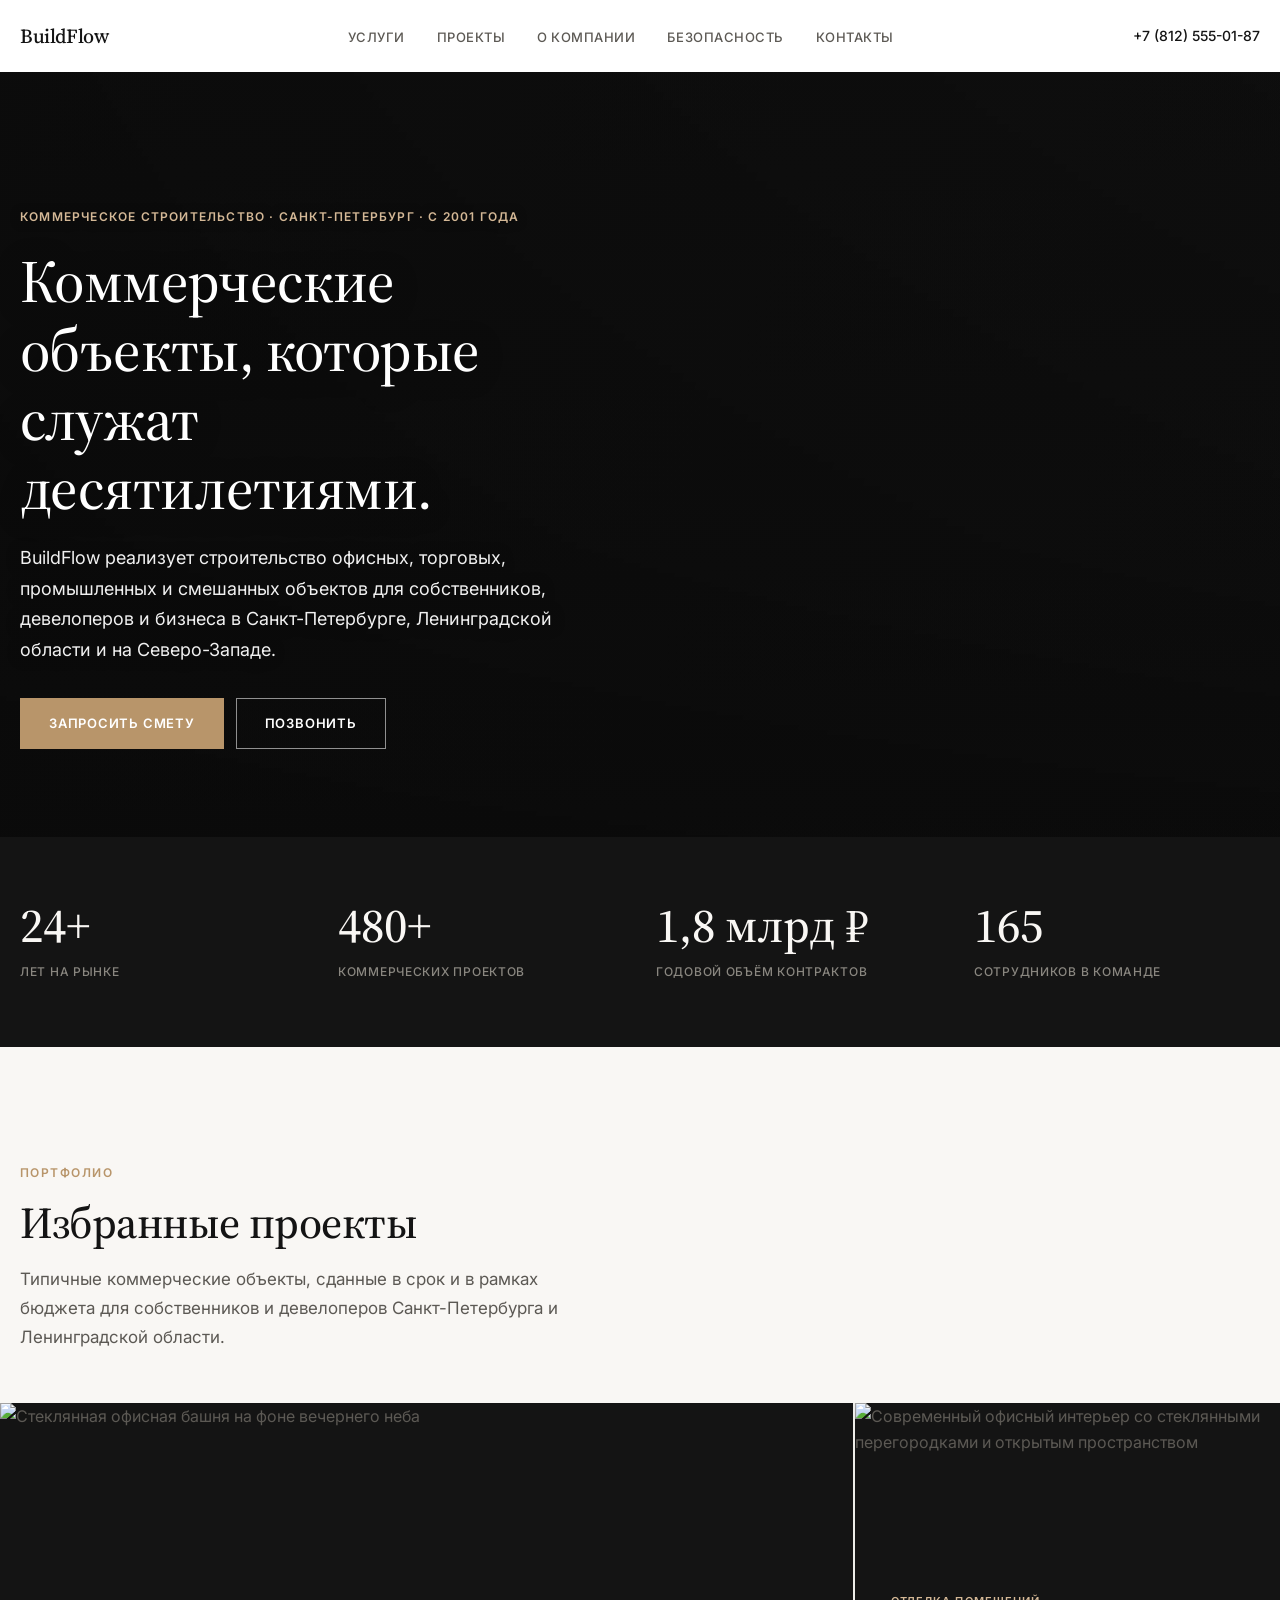
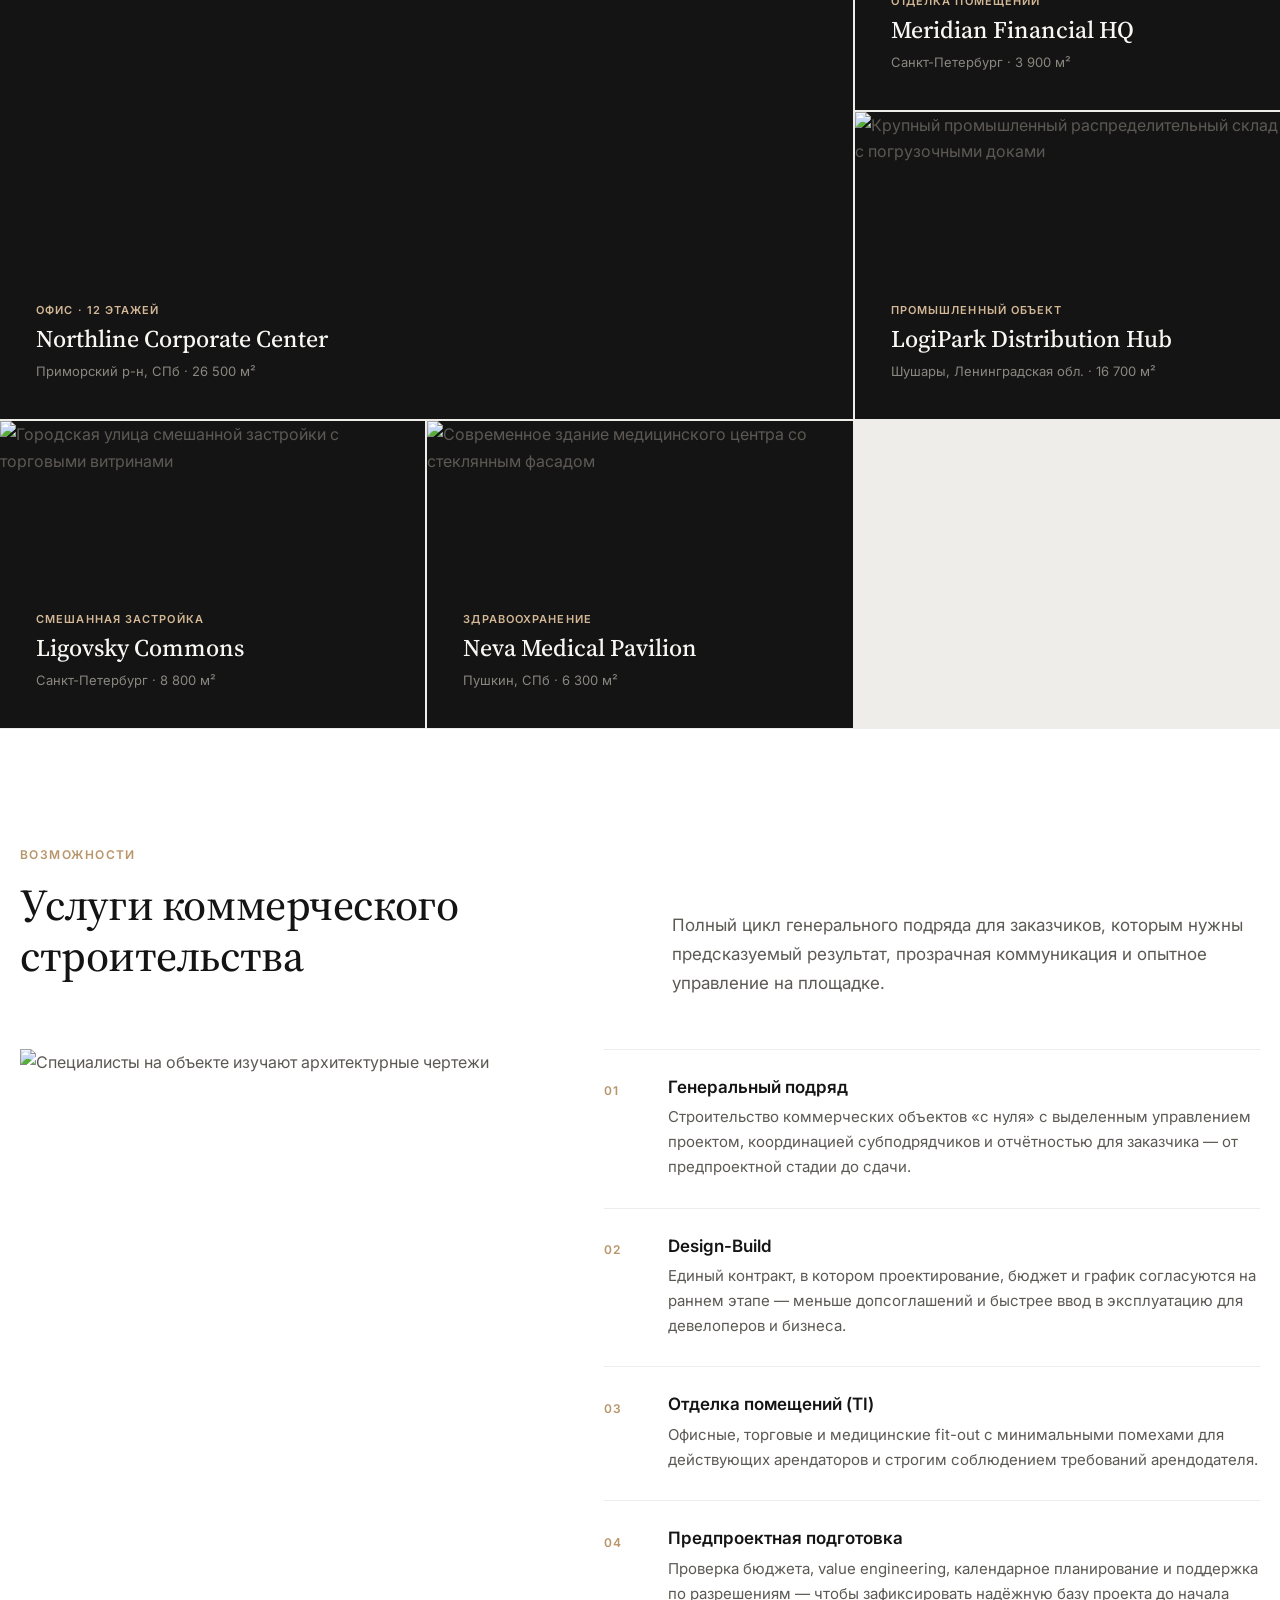
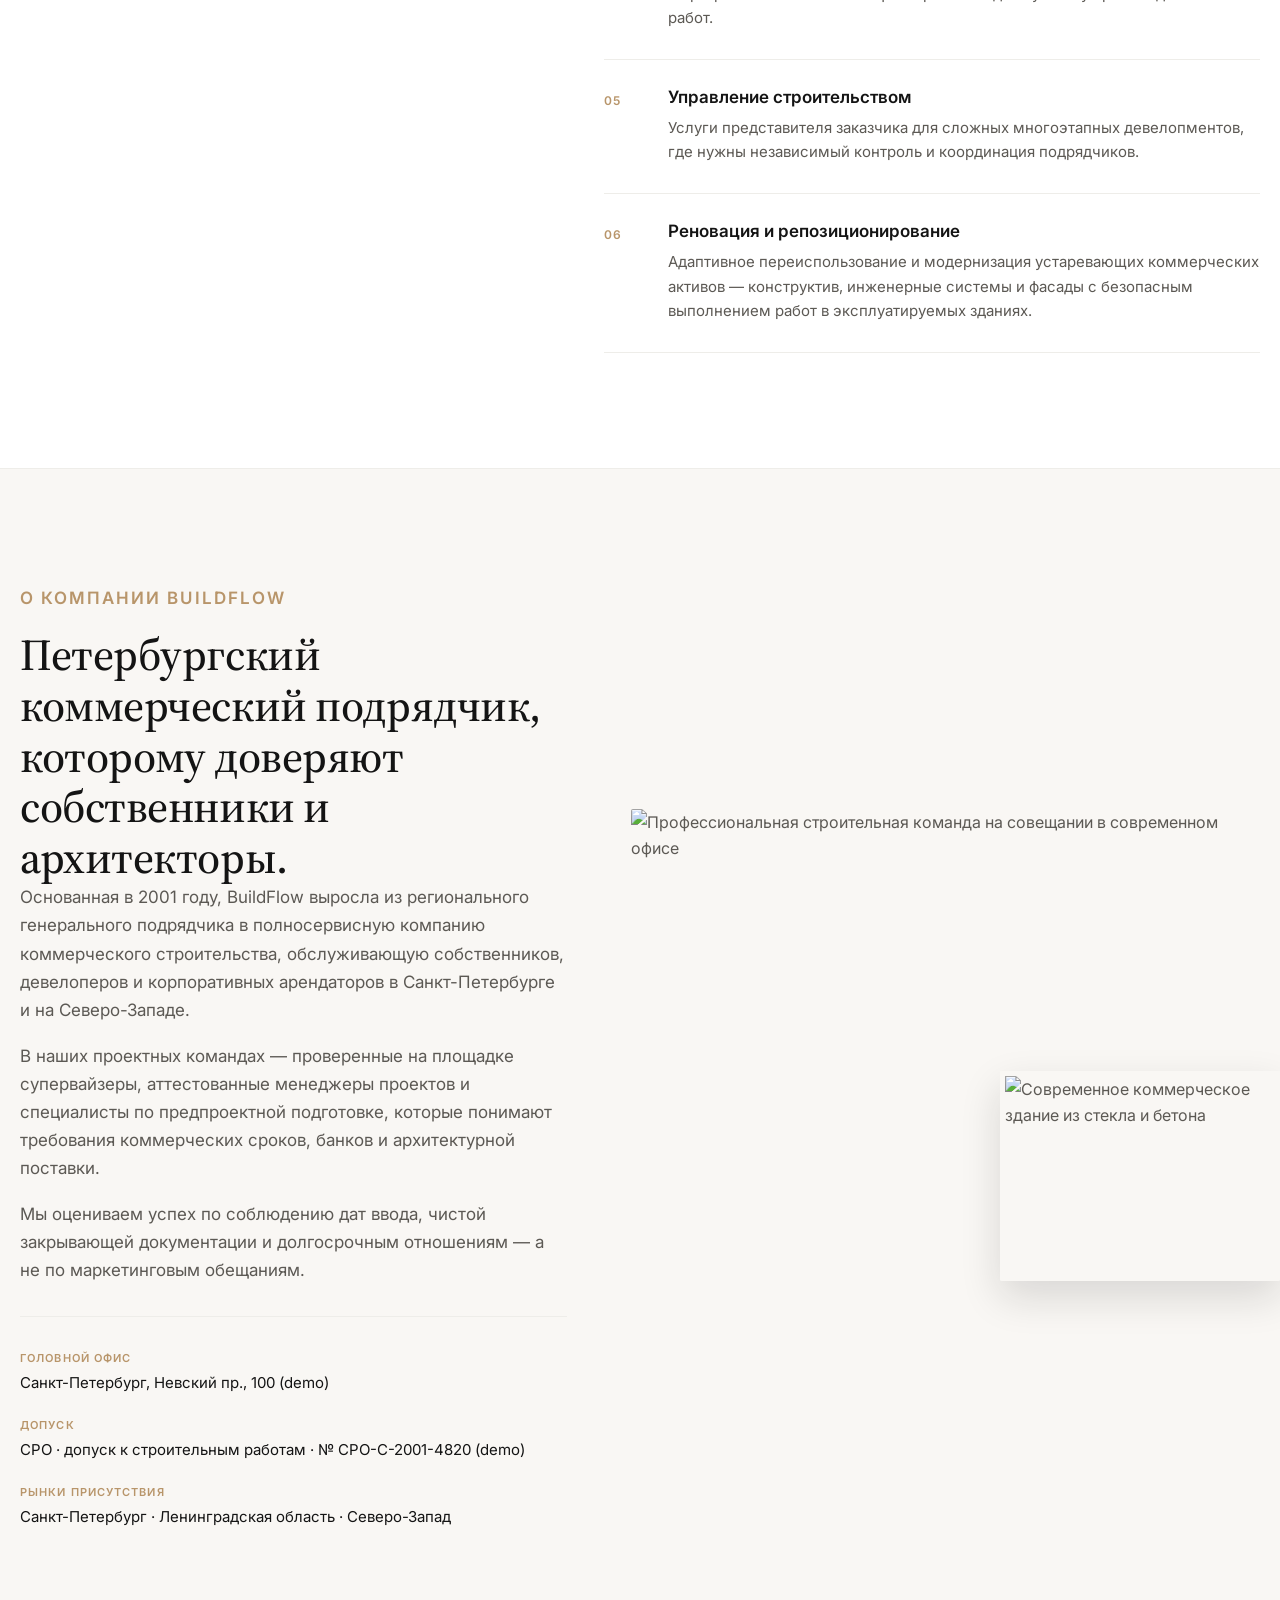
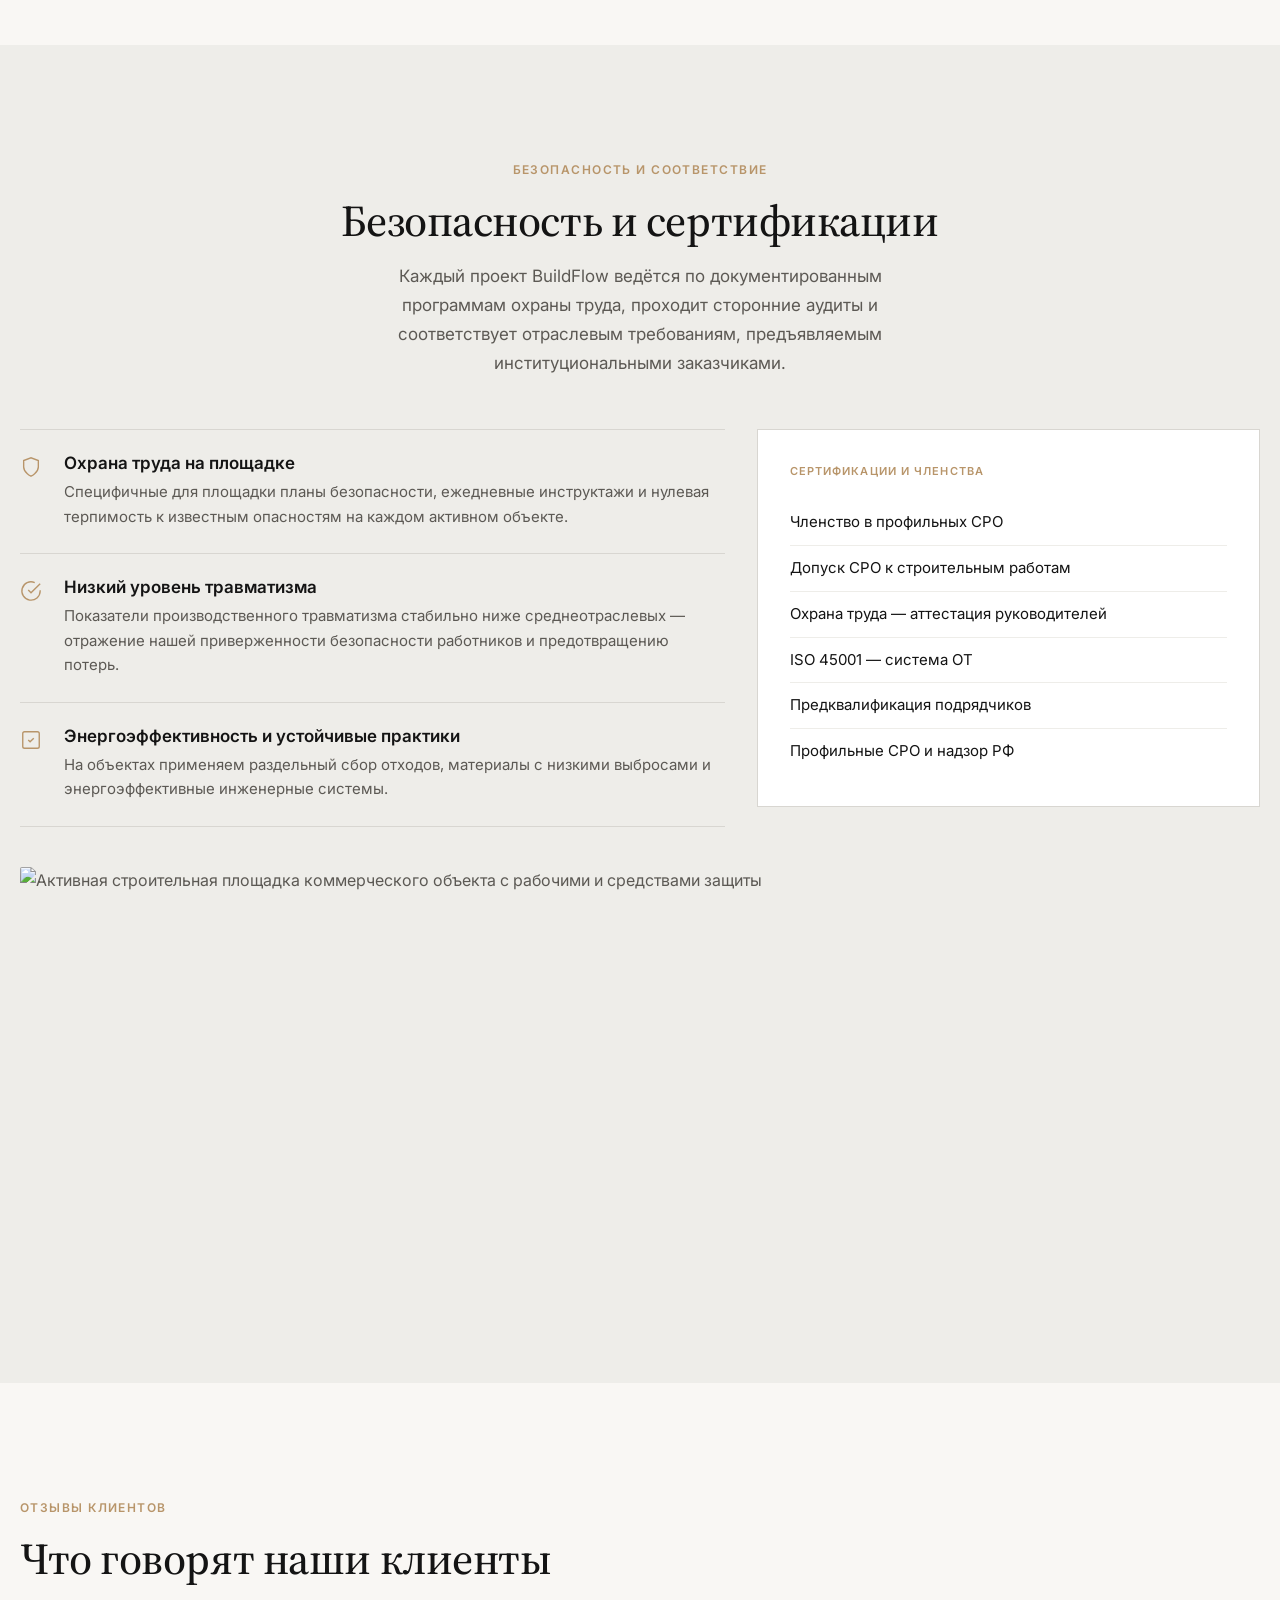
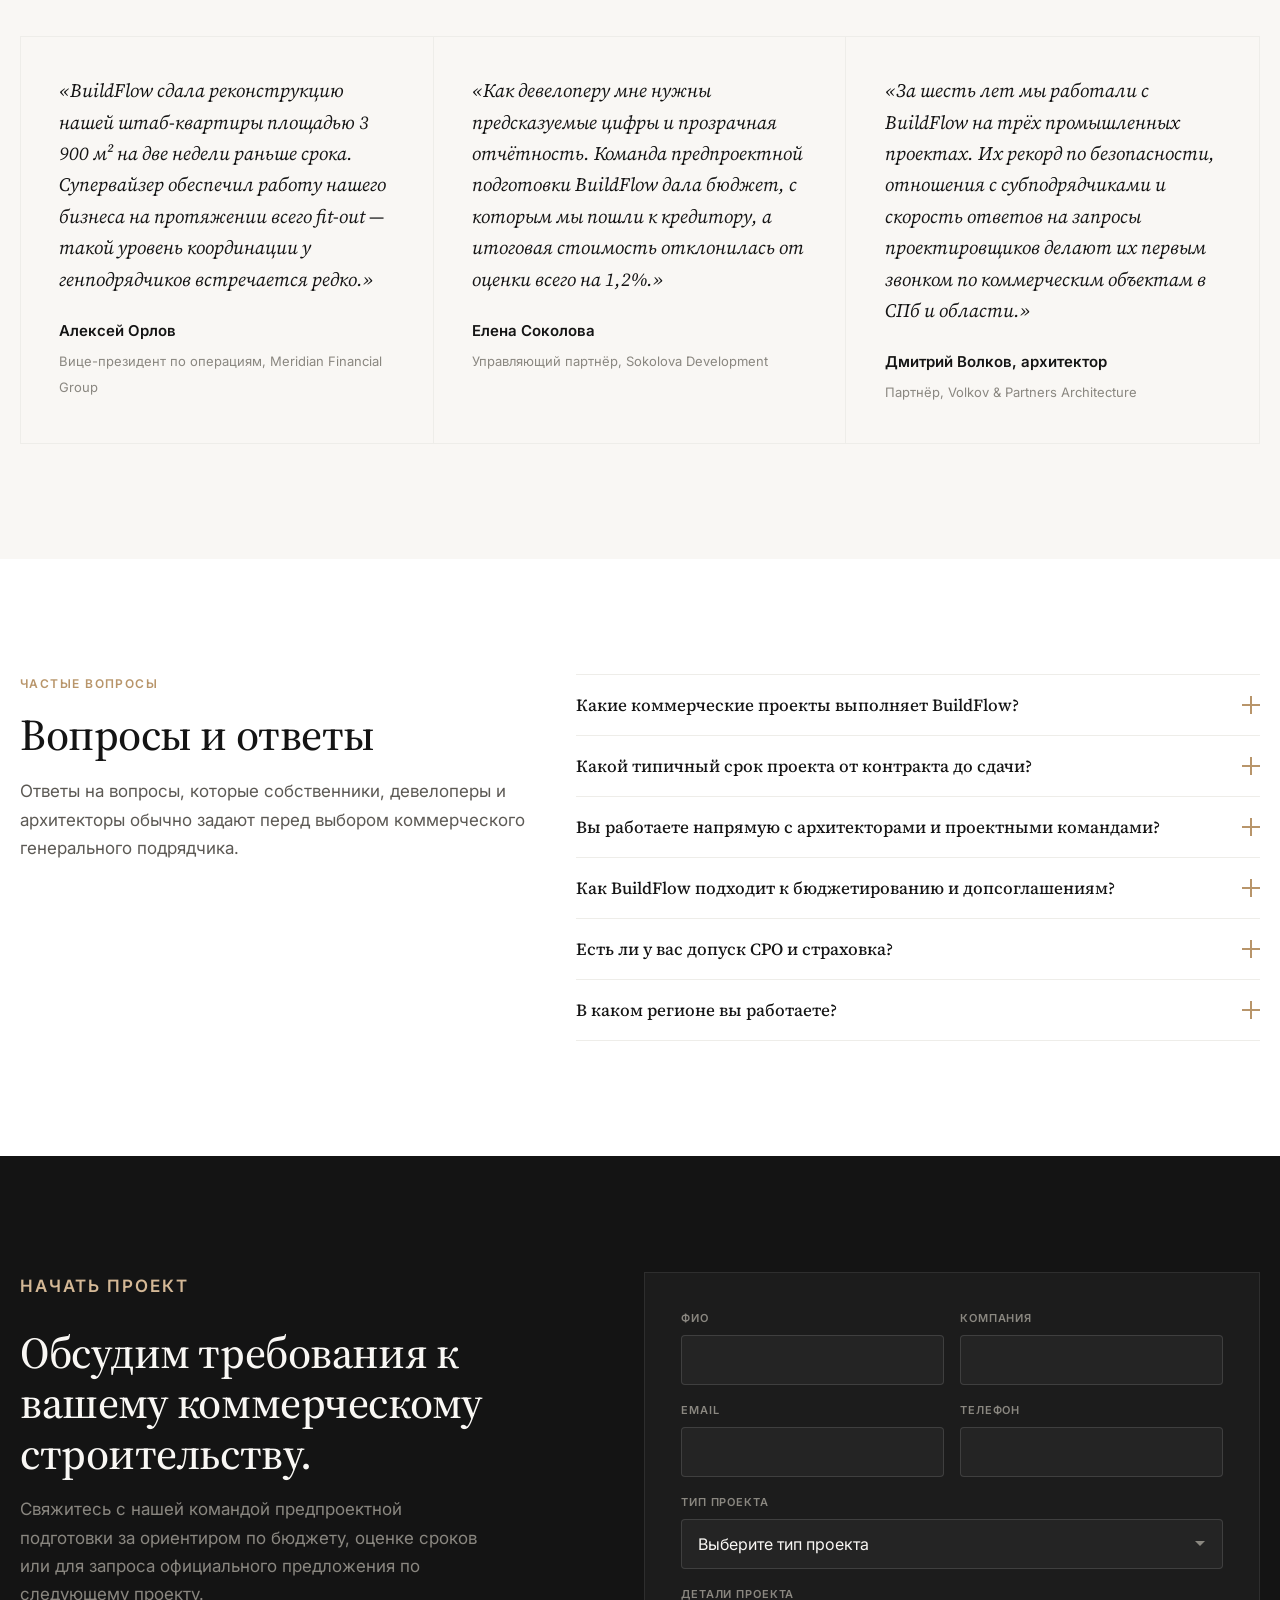
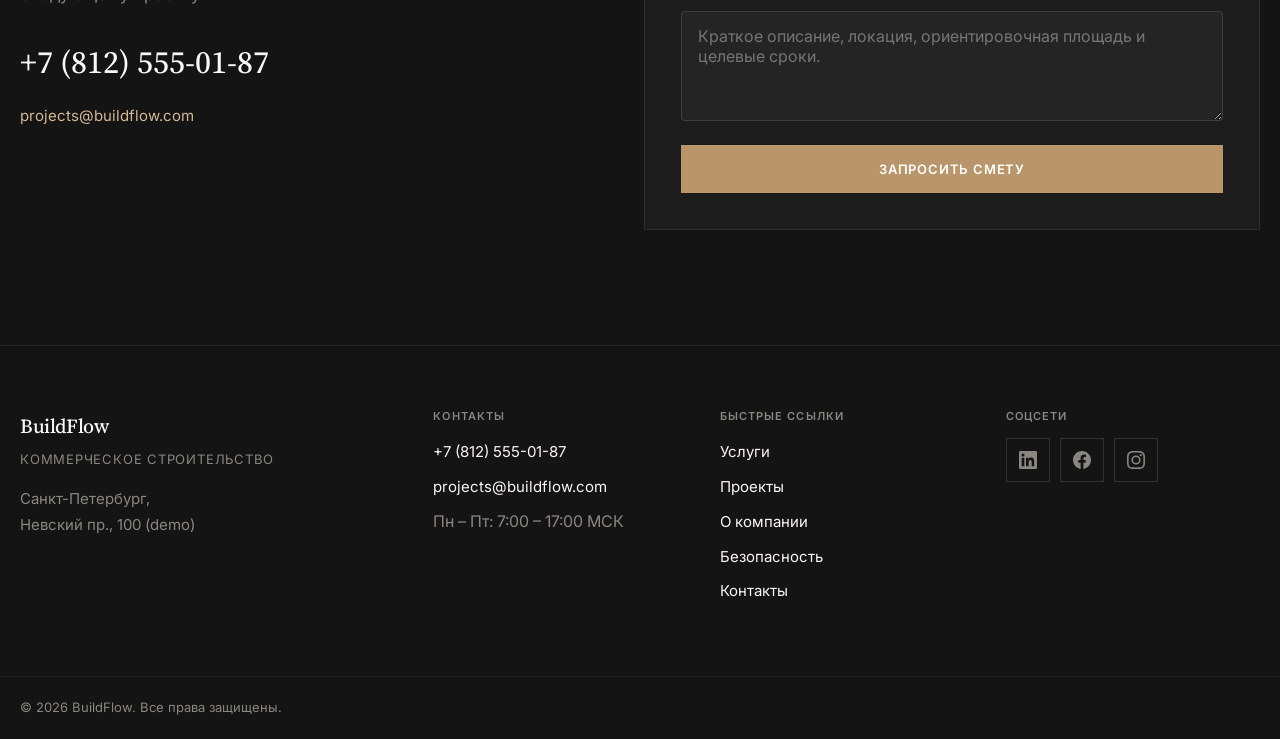
==== commit 5677ebe8: "Localize RU demo to Saint Petersburg market Co-authored-by: Cursor <cursoragent@cursor.com>" ====
--- a/ru/index.html
+++ b/ru/index.html
@@ -3,11 +3,11 @@
 <head>
   <meta charset="UTF-8">
   <meta name="viewport" content="width=device-width, initial-scale=1.0, viewport-fit=cover">
-  <meta name="description" content="BuildFlow — коммерческое строительство в Далласе, Техас. Генеральный подряд, design-build и отделка помещений для собственников и девелоперов.">
+  <meta name="description" content="BuildFlow — коммерческое строительство в Санкт-Петербурге и на Северо-Западе. Генеральный подряд, design-build и отделка помещений для собственников и девелоперов.">
   <meta name="theme-color" content="#141414">
   <meta name="apple-mobile-web-app-capable" content="yes">
   <meta name="apple-mobile-web-app-status-bar-style" content="default">
-  <title>BuildFlow | Коммерческое строительство — Даллас, Техас</title>
+  <title>BuildFlow | Коммерческое строительство — Санкт-Петербург</title>
   <link rel="icon" type="image/png" sizes="512x512" href="/assets/favicon.png">
   <link rel="apple-touch-icon" href="/assets/apple-touch-icon.png">
   <link rel="preconnect" href="https://fonts.googleapis.com">
@@ -31,7 +31,7 @@
           <li><a href="#contact">Контакты</a></li>
         </ul>
       </nav>
-      <a href="tel:+12145550187" class="header-phone">(214) 555-0187</a>
+      <a href="tel:+78125550187" class="header-phone">+7 (812) 555-01-87</a>
       <button class="menu-toggle" aria-label="Открыть меню" aria-expanded="false" aria-controls="mobile-menu">
         <span></span>
         <span></span>
@@ -46,7 +46,7 @@
           <li><a href="#safety">Безопасность</a></li>
           <li><a href="#contact">Контакты</a></li>
         </ul>
-        <a href="tel:+12145550187" class="mobile-phone">(214) 555-0187</a>
+        <a href="tel:+78125550187" class="mobile-phone">+7 (812) 555-01-87</a>
       </nav>
     </div>
   </header>
@@ -65,12 +65,12 @@
       </div>
       <div class="hero-overlay"></div>
       <div class="container hero-content">
-        <p class="hero-eyebrow hero-animate">Коммерческое строительство · Даллас, Техас · с 2001 года</p>
+        <p class="hero-eyebrow hero-animate">Коммерческое строительство · Санкт-Петербург · с 2001 года</p>
         <h1 class="hero-animate">Коммерческие объекты, которые служат десятилетиями.</h1>
-        <p class="hero-lead hero-animate">BuildFlow реализует строительство офисных, торговых, промышленных и смешанных объектов для собственников, девелоперов и бизнеса по всему Северному Техасу.</p>
+        <p class="hero-lead hero-animate">BuildFlow реализует строительство офисных, торговых, промышленных и смешанных объектов для собственников, девелоперов и бизнеса в Санкт-Петербурге, Ленинградской области и на Северо-Западе.</p>
         <div class="hero-actions hero-animate">
           <a href="#contact" class="btn btn-primary">Запросить смету</a>
-          <a href="tel:+12145550187" class="btn btn-secondary">Позвонить</a>
+          <a href="tel:+78125550187" class="btn btn-secondary">Позвонить</a>
         </div>
       </div>
     </section>
@@ -87,7 +87,7 @@
             <span class="stat-label">Коммерческих проектов</span>
           </li>
           <li class="stat-item">
-            <span class="stat-value">$20M</span>
+            <span class="stat-value">1,8 млрд ₽</span>
             <span class="stat-label">Годовой объём контрактов</span>
           </li>
           <li class="stat-item">
@@ -103,7 +103,7 @@
         <header class="section-header">
           <p class="section-eyebrow">Портфолио</p>
           <h2 id="projects-heading">Избранные проекты</h2>
-          <p class="section-desc">Типичные коммерческие объекты, сданные в срок и в рамках бюджета для собственников и девелоперов агломерации Даллас–Форт-Уэрт.</p>
+          <p class="section-desc">Типичные коммерческие объекты, сданные в срок и в рамках бюджета для собственников и девелоперов Санкт-Петербурга и Ленинградской области.</p>
         </header>
       </div>
       <div class="projects-grid">
@@ -119,7 +119,7 @@
             <div class="project-info">
               <span class="project-type">Офис · 12 этажей</span>
               <h3>Northline Corporate Center</h3>
-              <span class="project-location">Плано, Техас · 285 000 кв. футов</span>
+              <span class="project-location">Приморский р-н, СПб · 26 500 м²</span>
             </div>
           </a>
         </article>
@@ -135,7 +135,7 @@
             <div class="project-info">
               <span class="project-type">Отделка помещений</span>
               <h3>Meridian Financial HQ</h3>
-              <span class="project-location">Даллас, Техас · 42 000 кв. футов</span>
+              <span class="project-location">Санкт-Петербург · 3 900 м²</span>
             </div>
           </a>
         </article>
@@ -151,7 +151,7 @@
             <div class="project-info">
               <span class="project-type">Промышленный объект</span>
               <h3>LogiPark Distribution Hub</h3>
-              <span class="project-location">Гранд-Прери, Техас · 180 000 кв. футов</span>
+              <span class="project-location">Шушары, Ленинградская обл. · 16 700 м²</span>
             </div>
           </a>
         </article>
@@ -166,8 +166,8 @@
             >
             <div class="project-info">
               <span class="project-type">Смешанная застройка</span>
-              <h3>Deep Ellum Commons</h3>
-              <span class="project-location">Даллас, Техас · 95 000 кв. футов</span>
+              <h3>Ligovsky Commons</h3>
+              <span class="project-location">Санкт-Петербург · 8 800 м²</span>
             </div>
           </a>
         </article>
@@ -182,8 +182,8 @@
             >
             <div class="project-info">
               <span class="project-type">Здравоохранение</span>
-              <h3>Trinity Medical Pavilion</h3>
-              <span class="project-location">Ирвинг, Техас · 68 000 кв. футов</span>
+              <h3>Neva Medical Pavilion</h3>
+              <span class="project-location">Пушкин, СПб · 6 300 м²</span>
             </div>
           </a>
         </article>
@@ -261,22 +261,22 @@
       <div class="container about-grid">
         <div class="about-content">
           <p class="section-eyebrow">О компании BuildFlow</p>
-          <h2 id="about-heading">Далласский коммерческий подрядчик, которому доверяют собственники и архитекторы.</h2>
-          <p>Основанная в 2001 году, BuildFlow выросла из регионального генерального подрядчика в полносервисную компанию коммерческого строительства, обслуживающую собственников, девелоперов и корпоративных арендаторов по всему Северному Техасу.</p>
-          <p>В наших проектных командах — проверенные на площадке супервайзеры, лицензированные менеджеры проектов и специалисты по предпроектной подготовке, которые понимают требования коммерческих сроков, банков и архитектурной поставки.</p>
+          <h2 id="about-heading">Петербургский коммерческий подрядчик, которому доверяют собственники и архитекторы.</h2>
+          <p>Основанная в 2001 году, BuildFlow выросла из регионального генерального подрядчика в полносервисную компанию коммерческого строительства, обслуживающую собственников, девелоперов и корпоративных арендаторов в Санкт-Петербурге и на Северо-Западе.</p>
+          <p>В наших проектных командах — проверенные на площадке супервайзеры, аттестованные менеджеры проектов и специалисты по предпроектной подготовке, которые понимают требования коммерческих сроков, банков и архитектурной поставки.</p>
           <p>Мы оцениваем успех по соблюдению дат ввода, чистой закрывающей документации и долгосрочным отношениям — а не по маркетинговым обещаниям.</p>
           <dl class="about-facts">
             <div>
               <dt>Головной офис</dt>
-              <dd>4520 Commerce Street, Dallas, TX 75226</dd>
+              <dd>Санкт-Петербург, Невский пр., 100 (demo)</dd>
             </div>
             <div>
-              <dt>Лицензия</dt>
-              <dd>Texas General Contractor · #BF-2001-4820</dd>
+              <dt>Допуск</dt>
+              <dd>СРО · допуск к строительным работам · № СРО-С-2001-4820 (demo)</dd>
             </div>
             <div>
               <dt>Рынки присутствия</dt>
-              <dd>Даллас · Форт-Уэрт · Плано · Ирвинг · Гранд-Прери</dd>
+              <dd>Санкт-Петербург · Ленинградская область · Северо-Запад</dd>
             </div>
           </dl>
         </div>
@@ -308,7 +308,7 @@
         <header class="section-header section-header--center">
           <p class="section-eyebrow">Безопасность и соответствие</p>
           <h2 id="safety-heading">Безопасность и сертификации</h2>
-          <p class="section-desc">Каждый проект BuildFlow ведётся по документированным программам охраны труда, проходит сторонние аудиты и соответствует отраслевым сертификациям, требуемым институциональными заказчиками.</p>
+          <p class="section-desc">Каждый проект BuildFlow ведётся по документированным программам охраны труда, проходит сторонние аудиты и соответствует отраслевым требованиям, предъявляемым институциональными заказчиками.</p>
         </header>
         <div class="safety-grid">
           <div class="safety-content">
@@ -316,22 +316,22 @@
               <li class="reveal">
                 <svg class="icon" viewBox="0 0 24 24" fill="none" stroke="currentColor" stroke-width="1.5" aria-hidden="true"><path d="M12 22s8-4 8-10V5l-8-3-8 3v7c0 6 8 10 8 10z"/></svg>
                 <div>
-                  <h3>Соответствие OSHA</h3>
+                  <h3>Охрана труда на площадке</h3>
                   <p>Специфичные для площадки планы безопасности, ежедневные инструктажи и нулевая терпимость к известным опасностям на каждом активном объекте.</p>
                 </div>
               </li>
               <li class="reveal">
                 <svg class="icon" viewBox="0 0 24 24" fill="none" stroke="currentColor" stroke-width="1.5" aria-hidden="true"><path d="M22 11.08V12a10 10 0 1 1-5.93-9.14"/><polyline points="22 4 12 14.01 9 11.01"/></svg>
                 <div>
-                  <h3>Показатель EMR: 0,72</h3>
-                  <p>Experience Modification Rate стабильно ниже среднеотраслевого — отражение нашей приверженности безопасности работников и предотвращению потерь.</p>
+                  <h3>Низкий уровень травматизма</h3>
+                  <p>Показатели производственного травматизма стабильно ниже среднеотраслевых — отражение нашей приверженности безопасности работников и предотвращению потерь.</p>
                 </div>
               </li>
               <li class="reveal">
                 <svg class="icon" viewBox="0 0 24 24" fill="none" stroke="currentColor" stroke-width="1.5" aria-hidden="true"><rect x="3" y="3" width="18" height="18" rx="2"/><path d="M9 12l2 2 4-4"/></svg>
                 <div>
-                  <h3>LEED и устойчивые практики</h3>
-                  <p>В штате — специалисты с аккредитацией LEED. На объектах применяем раздельный сбор отходов, материалы с низким VOC и энергоэффективные системы.</p>
+                  <h3>Энергоэффективность и устойчивые практики</h3>
+                  <p>На объектах применяем раздельный сбор отходов, материалы с низкими выбросами и энергоэффективные инженерные системы.</p>
                 </div>
               </li>
             </ul>
@@ -339,12 +339,12 @@
           <div class="certifications reveal">
             <p class="cert-label">Сертификации и членства</p>
             <ul class="cert-list">
-              <li>AGC of America — член</li>
-              <li>USGBC — LEED Accredited</li>
-              <li>OSHA 30-Hour — все супервайзеры</li>
-              <li>ISNetworld — соответствие</li>
-              <li>Avetta — предварительная квалификация</li>
-              <li>Texas Department of Licensing</li>
+              <li>Членство в профильных СРО</li>
+              <li>Допуск СРО к строительным работам</li>
+              <li>Охрана труда — аттестация руководителей</li>
+              <li>ISO 45001 — система ОТ</li>
+              <li>Предквалификация подрядчиков</li>
+              <li>Профильные СРО и надзор РФ</li>
             </ul>
           </div>
         </div>
@@ -368,24 +368,24 @@
         </header>
         <div class="testimonials-grid">
           <blockquote class="testimonial reveal">
-            <p>«BuildFlow сдала реконструкцию нашей штаб-квартиры площадью 42 000 кв. футов на две недели раньше срока. Супервайзер обеспечил работу нашего бизнеса на протяжении всего fit-out — такой уровень координации у генподрядчиков встречается редко.»</p>
+            <p>«BuildFlow сдала реконструкцию нашей штаб-квартиры площадью 3 900 м² на две недели раньше срока. Супервайзер обеспечил работу нашего бизнеса на протяжении всего fit-out — такой уровень координации у генподрядчиков встречается редко.»</p>
             <footer>
-              <cite>Роберт Чен</cite>
+              <cite>Алексей Орлов</cite>
               <span>Вице-президент по операциям, Meridian Financial Group</span>
             </footer>
           </blockquote>
           <blockquote class="testimonial reveal">
             <p>«Как девелоперу мне нужны предсказуемые цифры и прозрачная отчётность. Команда предпроектной подготовки BuildFlow дала бюджет, с которым мы пошли к кредитору, а итоговая стоимость отклонилась от оценки всего на 1,2%.»</p>
             <footer>
-              <cite>Сара Уитфилд</cite>
-              <span>Управляющий партнёр, Whitfield Development Co.</span>
+              <cite>Елена Соколова</cite>
+              <span>Управляющий партнёр, Sokolova Development</span>
             </footer>
           </blockquote>
           <blockquote class="testimonial reveal">
-            <p>«За шесть лет мы работали с BuildFlow на трёх промышленных проектах. Их рекорд по безопасности, отношения с субподрядчиками и скорость ответов на RFI архитектора делают их первым звонком по коммерческим объектам в DFW.»</p>
+            <p>«За шесть лет мы работали с BuildFlow на трёх промышленных проектах. Их рекорд по безопасности, отношения с субподрядчиками и скорость ответов на запросы проектировщиков делают их первым звонком по коммерческим объектам в СПб и области.»</p>
             <footer>
-              <cite>Джеймс Холлоуэй, AIA</cite>
-              <span>Партнёр, Holloway &amp; Associates Architecture</span>
+              <cite>Дмитрий Волков, архитектор</cite>
+              <span>Партнёр, Volkov &amp; Partners Architecture</span>
             </footer>
           </blockquote>
         </div>
@@ -407,7 +407,7 @@
             </button>
             <div class="faq-answer" hidden>
               <div class="faq-answer-inner">
-                <p>Мы специализируемся на офисных зданиях, отделке помещений, промышленных и складских объектах, ритейле, здравоохранении и смешанной застройке. Типичный масштаб — от 5 000 до 300 000 кв. футов по Северному Техасу.</p>
+                <p>Мы специализируемся на офисных зданиях, отделке помещений, промышленных и складских объектах, ритейле, здравоохранении и смешанной застройке. Типичный масштаб — от 500 до 28 000 м² по Санкт-Петербургу и Ленинградской области.</p>
               </div>
             </div>
           </div>
@@ -429,7 +429,7 @@
             </button>
             <div class="faq-answer" hidden>
               <div class="faq-answer-inner">
-                <p>Да. Мы регулярно партнёрствуем с архитектурными бюро по схемам design-bid-build и design-build. Наши менеджеры проектов координируют RFI, согласования и полевые условия с проектировщиками на протяжении всего строительства.</p>
+                <p>Да. Мы регулярно партнёрствуем с архитектурными бюро по схемам design-bid-build и design-build. Наши менеджеры проектов координируют запросы, согласования и полевые условия с проектировщиками на протяжении всего строительства.</p>
               </div>
             </div>
           </div>
@@ -446,12 +446,12 @@
           </div>
           <div class="faq-item">
             <button class="faq-question" type="button" aria-expanded="false">
-              <span>У вас есть лицензия и страховка в Техасе?</span>
+              <span>Есть ли у вас допуск СРО и страховка?</span>
               <span class="faq-icon" aria-hidden="true"></span>
             </button>
             <div class="faq-answer" hidden>
               <div class="faq-answer-inner">
-                <p>У BuildFlow действует лицензия генерального подрядчика штата Техас. На всех проектах поддерживаем общее страхование ответственности, компенсацию работникам и builder's risk. Сертификаты страхования предоставляем по запросу на этапе предквалификации.</p>
+                <p>У BuildFlow действует допуск СРО к строительным работам. На всех проектах поддерживаем страхование гражданской ответственности и страхование строительно-монтажных рисков. Документы и сертификаты предоставляем по запросу на этапе предквалификации.</p>
               </div>
             </div>
           </div>
@@ -462,7 +462,7 @@
             </button>
             <div class="faq-answer" hidden>
               <div class="faq-answer-inner">
-                <p>Основная зона обслуживания — агломерация Даллас–Форт-Уэрт, включая округа Даллас, Таррант, Коллин и Дентон. Отдельные проекты в других регионах Техаса рассматриваем индивидуально.</p>
+                <p>Основная зона обслуживания — Санкт-Петербург и Ленинградская область. Отдельные проекты в других регионах Северо-Запада рассматриваем индивидуально.</p>
               </div>
             </div>
           </div>
@@ -477,7 +477,7 @@
           <h2 id="cta-heading">Обсудим требования к вашему коммерческому строительству.</h2>
           <p>Свяжитесь с нашей командой предпроектной подготовки за ориентиром по бюджету, оценке сроков или для запроса официального предложения по следующему проекту.</p>
           <div class="cta-contact">
-            <a href="tel:+12145550187" class="cta-phone">(214) 555-0187</a>
+            <a href="tel:+78125550187" class="cta-phone">+7 (812) 555-01-87</a>
             <a href="mailto:projects@buildflow.com" class="cta-email">projects@buildflow.com</a>
           </div>
         </div>
@@ -533,16 +533,16 @@
         </a>
         <p class="footer-tagline">Коммерческое строительство</p>
         <address class="footer-address">
-          4520 Commerce Street<br>
-          Dallas, Texas 75226
+          Санкт-Петербург,<br>
+          Невский пр., 100 (demo)
         </address>
       </div>
       <div class="footer-contact">
         <h3>Контакты</h3>
         <ul>
-          <li><a href="tel:+12145550187">(214) 555-0187</a></li>
+          <li><a href="tel:+78125550187">+7 (812) 555-01-87</a></li>
           <li><a href="mailto:projects@buildflow.com">projects@buildflow.com</a></li>
-          <li>Пн – Пт: 7:00 – 17:00 CST</li>
+          <li>Пн – Пт: 7:00 – 17:00 МСК</li>
         </ul>
       </div>
       <div class="footer-links">
@@ -578,7 +578,7 @@
     </div>
     <div class="footer-bottom">
       <div class="container">
-        <p>&copy; 2026 BuildFlow Construction, LLC. Все права защищены.</p>
+        <p>&copy; 2026 BuildFlow. Все права защищены.</p>
       </div>
     </div>
   </footer>
